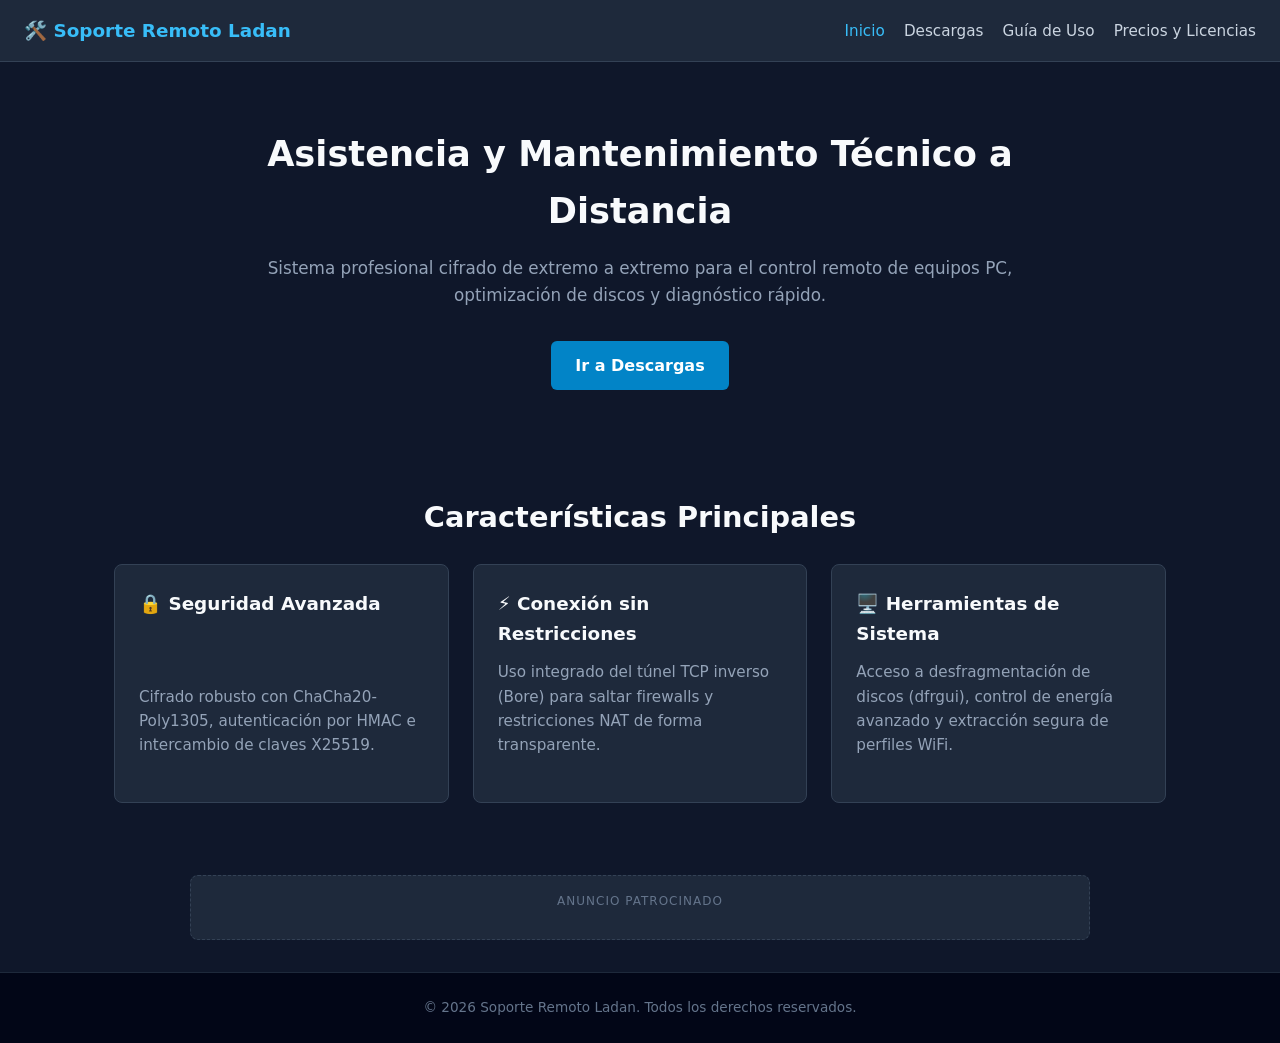
==== index.html @ f4b57c9e "Update index.html" ====
<!DOCTYPE html>
<html lang="es">
<head>
    <meta charset="UTF-8">
    <meta name="viewport" content="width=device-width, initial-scale=1.0">
    <title>Soporte Remoto Ladan - Inicio</title>
    <link rel="stylesheet" href="style.css">
</head>
<body>
    <header>
        <div class="logo">🛠️ Soporte Remoto Ladan</div>
        <nav>
            <a href="index.html" class="activo">Inicio</a>
            <a href="descargas.html">Descargas</a>
            <a href="guia.html">Guía de Uso</a>
            <a href="precios.html">Precios y Licencias</a>
        </nav>
    </header>

    <main>
        <section class="hero">
            <h1>Asistencia y Mantenimiento Técnico a Distancia</h1>
            <p>Sistema profesional cifrado de extremo a extremo para el control remoto de equipos PC, optimización de discos y diagnóstico rápido.</p>
            <a href="descargas.html" class="btn-principal">Ir a Descargas</a>
        </section>

        <section class="features">
            <h2>Características Principales</h2>
            <div class="grid">
                <div class="card">
                    <h3>🔒 Seguridad Avanzada</h3>
                    <p>Cifrado robusto con ChaCha20-Poly1305, autenticación por HMAC e intercambio de claves X25519.</p>
                </div>
                <div class="card">
                    <h3>⚡ Conexión sin Restricciones</h3>
                    <p>Uso integrado del túnel TCP inverso (Bore) para saltar firewalls y restricciones NAT de forma transparente.</p>
                </div>
                <div class="card">
                    <h3>🖥️ Herramientas de Sistema</h3>
                    <p>Acceso a desfragmentación de discos (dfrgui), control de energía avanzado y extracción segura de perfiles WiFi.</p>
                </div>
            </div>
        </section>
    </main>

<!-- BLOQUE DE ANUNCIO ADSTERRA -->
<div class="ad-container">
    <div class="ad-label">Anuncio Patrocinado</div>
    
    <script async="async" data-cfasync="false" src="https://biomanos.org/21/9edb2e0c972d6740769ff74e09b94b75"></script>
    <div id="container-9edb2e0c972d6740769ff74e09b94b75"></div>
</div>
    
    <footer>
        <p>&copy; 2026 Soporte Remoto Ladan. Todos los derechos reservados.</p>
    </footer>

    <script>
    const menuToggle = document.getElementById('menuToggle');
    const navMenu = document.getElementById('navMenu');

    menuToggle.addEventListener('click', () => {
        navMenu.classList.toggle('activo');
    });
</script>
    
</body>
</html>
---- style.css ----
* {
    margin: 0;
    padding: 0;
    box-sizing: border-box;
    font-family: system-ui, -apple-system, sans-serif;
}

body {
    background-color: #0f172a;
    color: #f8fafc;
    min-height: 100vh;
    display: flex;
    flex-direction: column;
    line-height: 1.6;
}

/* ==========================================
   NAVEGACIÓN / HEADER
   ========================================== */
header {
    display: flex;
    justify-content: space-between;
    align-items: center;
    padding: 1rem 1.5rem;
    background-color: #1e293b;
    border-bottom: 1px solid #334155;
    position: relative;
    width: 100%;
}

.logo {
    font-size: 1.15rem;
    font-weight: bold;
    color: #38bdf8;
    white-space: nowrap;
}

/* Botón Hamburguesa (oculto en PC) */
.menu-toggle {
    display: none;
    flex-direction: column;
    justify-content: space-between;
    width: 30px;
    height: 21px;
    background: transparent;
    border: none;
    cursor: pointer;
    padding: 0;
    z-index: 10;
}

.menu-toggle span {
    width: 100%;
    height: 3px;
    background-color: #f8fafc;
    border-radius: 2px;
    transition: all 0.3s ease;
}

nav {
    display: flex;
    align-items: center;
    gap: 1.2rem;
}

nav a {
    color: #cbd5e1;
    text-decoration: none;
    font-size: 0.95rem;
    white-space: nowrap;
    transition: color 0.2s;
}

nav a:hover, nav a.activo {
    color: #38bdf8;
}

/* ==========================================
   ESTRUCTURA GENERAL Y CONTENIDO
   ========================================== */
.hero {
    text-align: center;
    padding: 4rem 1.5rem;
    max-width: 800px;
    margin: 0 auto;
}

.hero h1 {
    font-size: 2.2rem;
    margin-bottom: 1rem;
}

.hero p {
    color: #94a3b8;
    margin-bottom: 2rem;
    font-size: 1.05rem;
}

.btn-principal {
    display: inline-block;
    background-color: #0284c7;
    color: #ffffff !important;
    padding: 0.75rem 1.5rem;
    border-radius: 0.375rem;
    text-decoration: none;
    font-weight: 600;
    text-align: center;
    transition: background-color 0.2s;
}

.btn-principal:hover {
    background-color: #0369a1;
}

.features, .content-page {
    padding: 2.5rem 1.5rem;
    max-width: 1100px;
    margin: 0 auto;
    flex: 1;
    width: 100%;
}

.features h2, .content-page h2 {
    text-align: center;
    margin-bottom: 0.5rem;
    font-size: 1.8rem;
}

.subtitle {
    text-align: center;
    color: #94a3b8;
    margin-bottom: 2rem;
}

.grid, .download-grid, .pricing-grid, .steps-container {
    display: grid;
    grid-template-columns: repeat(auto-fit, minmax(280px, 1fr));
    gap: 1.5rem;
    margin-top: 1.5rem;
}

.card, .step-card {
    background-color: #1e293b;
    padding: 1.5rem;
    border-radius: 0.5rem;
    border: 1px solid #334155;
    display: flex;
    flex-direction: column;
    justify-content: space-between;
}

.card h3, .step-card h3 {
    margin-bottom: 0.75rem;
    color: #f8fafc;
    font-size: 1.15rem;
}

.card p, .step-card p {
    color: #94a3b8;
    font-size: 0.95rem;
    margin-bottom: 1.25rem;
}

.price {
    font-size: 1.4rem;
    font-weight: bold;
    color: #38bdf8;
    margin-bottom: 0.5rem;
}

/* ==========================================
   CONTENEDOR DE ANUNCIOS (ADSTERRA)
   ========================================== */
.ad-container {
    width: 100%;
    max-width: 900px;
    margin: 2rem auto;
    padding: 1rem;
    background-color: #1e293b;
    border: 1px dashed #334155;
    border-radius: 0.5rem;
    text-align: center;
    overflow: hidden;
}

.ad-label {
    font-size: 0.75rem;
    color: #64748b;
    margin-bottom: 0.75rem;
    text-transform: uppercase;
    letter-spacing: 1px;
}

footer {
    text-align: center;
    padding: 1.5rem;
    background-color: #020617;
    color: #64748b;
    font-size: 0.85rem;
    border-top: 1px solid #1e293b;
    margin-top: auto;
}

/* ==========================================
   RESPONSIVO (TELÉFONOS) CON MENÚ HAMBURGUESA
   ========================================== */
@media (max-width: 768px) {
    .menu-toggle {
        display: flex;
    }

    nav {
        display: none;
        flex-direction: column;
        position: absolute;
        top: 100%;
        left: 0;
        width: 100%;
        background-color: #1e293b;
        border-bottom: 1px solid #334155;
        padding: 1rem 0;
        gap: 0;
        box-shadow: 0 4px 6px -1px rgba(0, 0, 0, 0.5);
    }

    nav.activo {
        display: flex;
    }

    nav a {
        padding: 0.8rem 1.5rem;
        width: 100%;
        text-align: left;
        border-bottom: 1px solid #0f172a;
    }

    .hero h1 {
        font-size: 1.6rem;
    }

    .hero {
        padding: 2rem 1rem;
    }

    .features, .content-page {
        padding: 1.5rem 1rem;
    }

    .grid, .download-grid, .pricing-grid, .steps-container {
        grid-template-columns: 1fr;
    }

    .ad-container {
        margin: 1rem 0;
        padding: 0.5rem;
    }
}
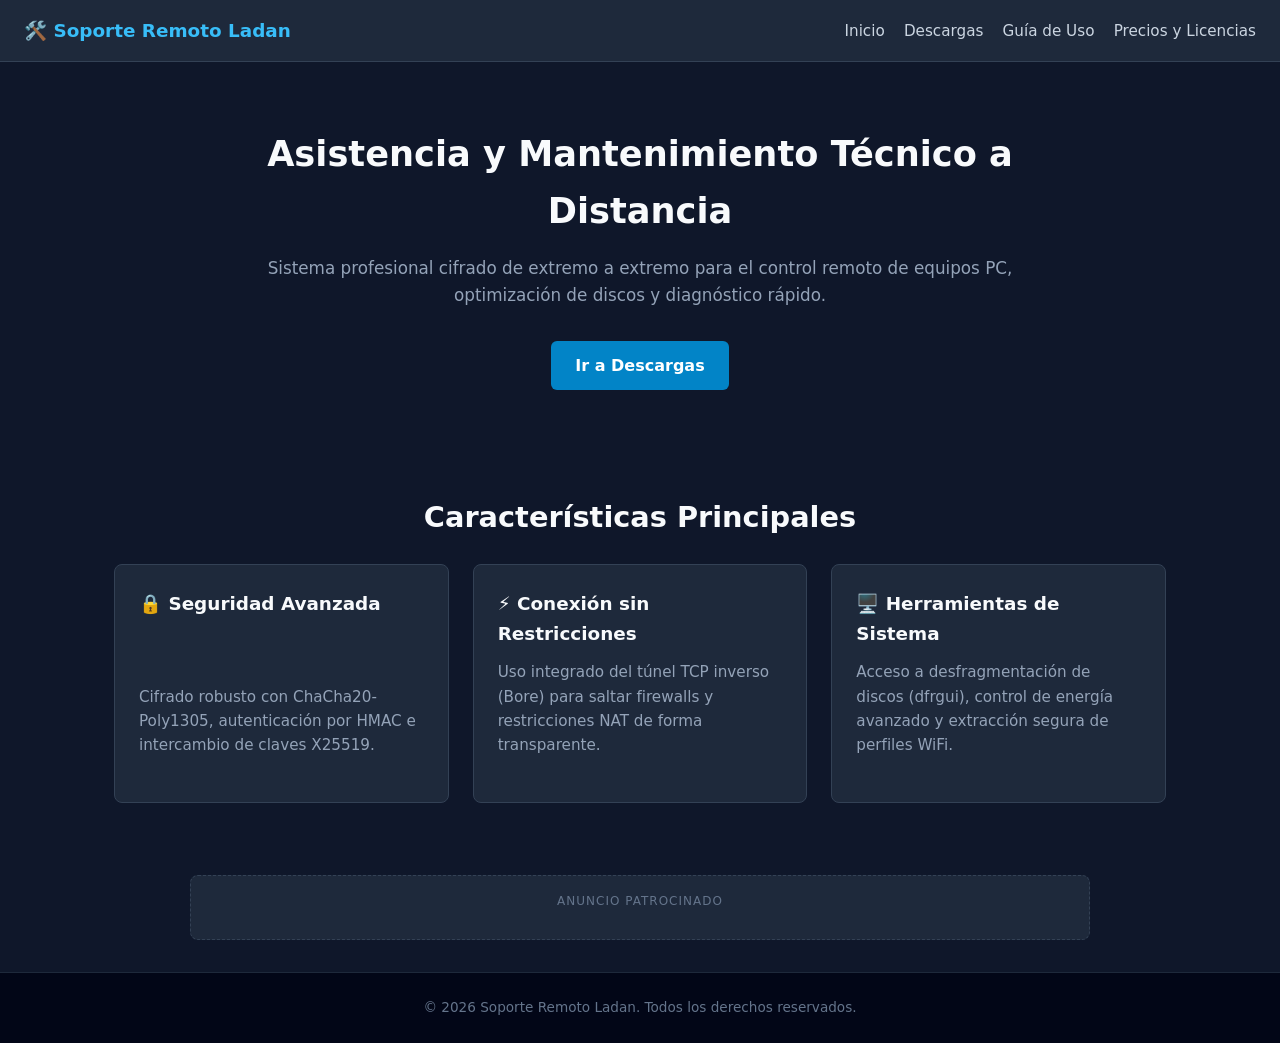
==== commit 2fdca890: "Update index.html" ====
--- a/index.html
+++ b/index.html
@@ -7,15 +7,20 @@
     <link rel="stylesheet" href="style.css">
 </head>
 <body>
-    <header>
-        <div class="logo">🛠️ Soporte Remoto Ladan</div>
-        <nav>
-            <a href="index.html" class="activo">Inicio</a>
-            <a href="descargas.html">Descargas</a>
-            <a href="guia.html">Guía de Uso</a>
-            <a href="precios.html">Precios y Licencias</a>
-        </nav>
-    </header>
+ <header>
+    <div class="logo">🛠️ Soporte Remoto Ladan</div>
+    <button class="menu-toggle" id="menuToggle" aria-label="Abrir menú">
+        <span></span>
+        <span></span>
+        <span></span>
+    </button>
+    <nav id="navMenu">
+        <a href="index.html">Inicio</a>
+        <a href="descargas.html">Descargas</a>
+        <a href="guia.html">Guía de Uso</a>
+        <a href="precios.html">Precios y Licencias</a>
+    </nav>
+</header>
 
     <main>
         <section class="hero">
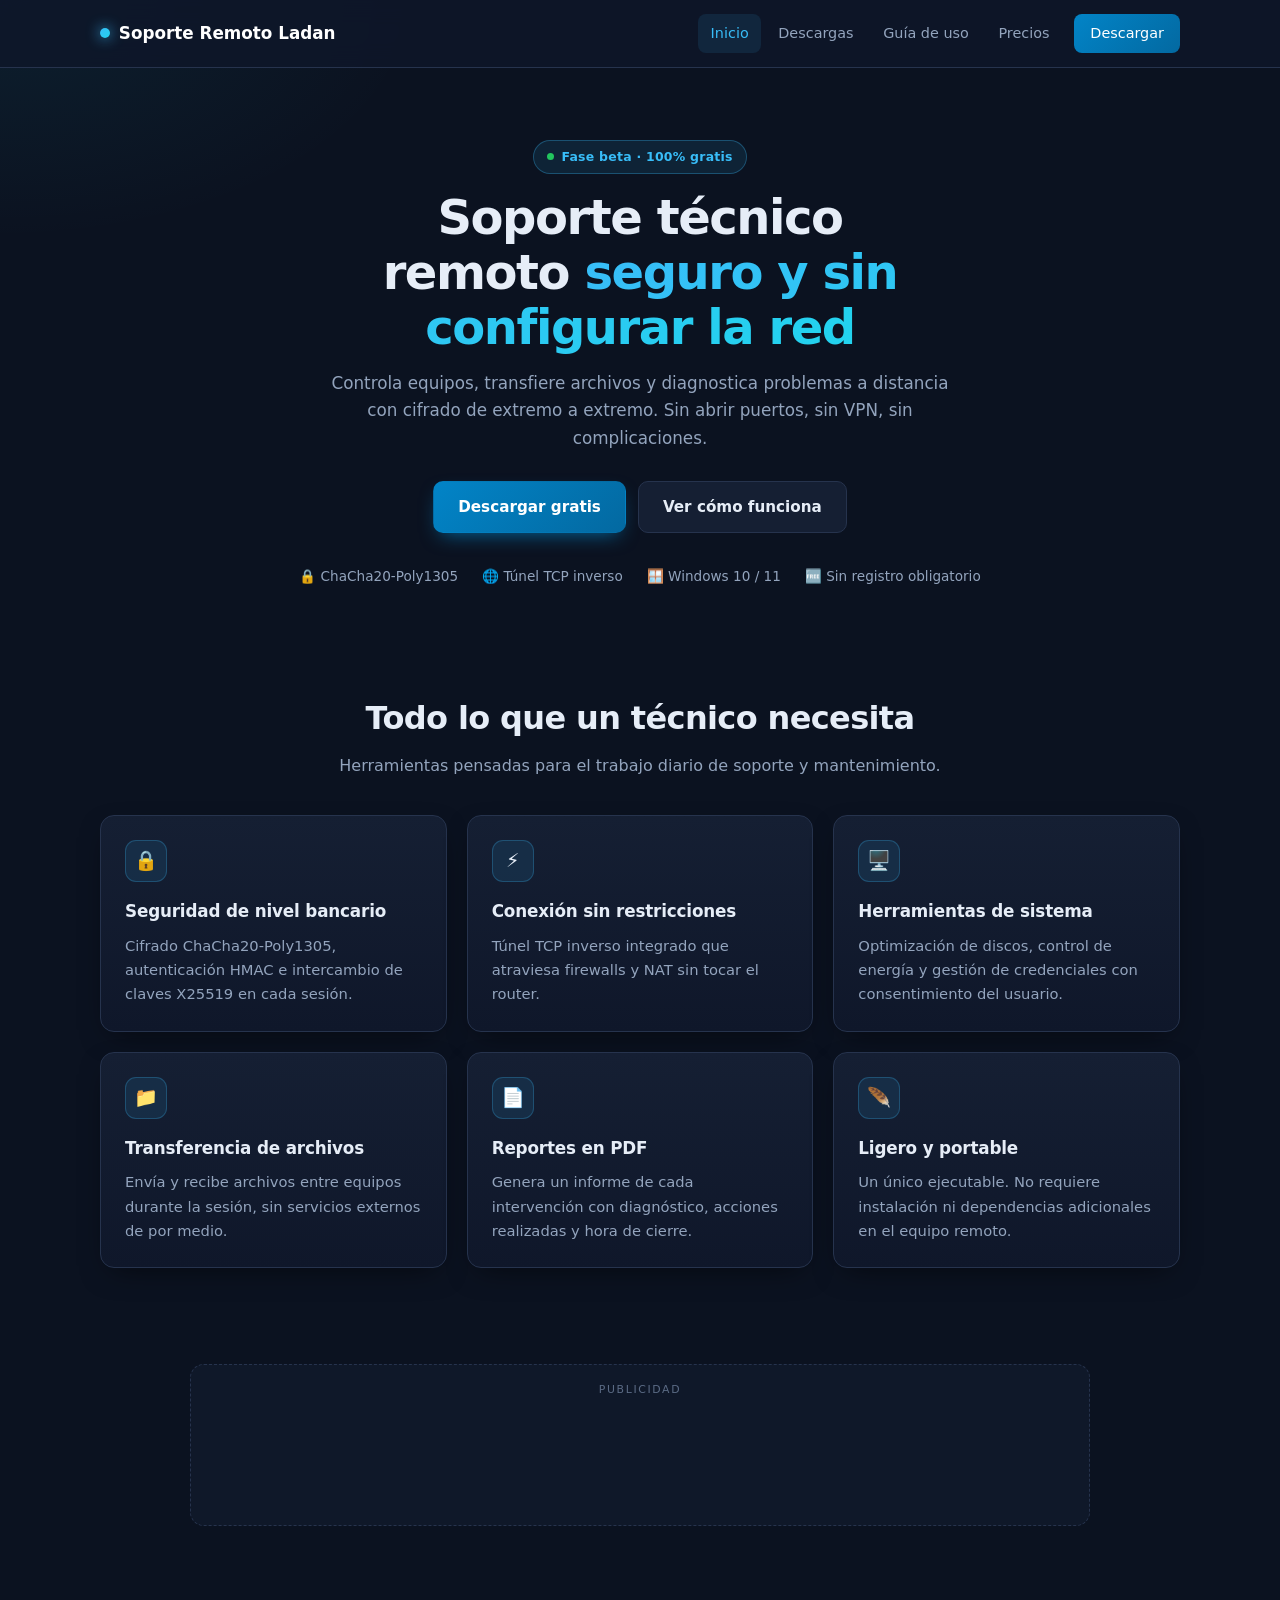
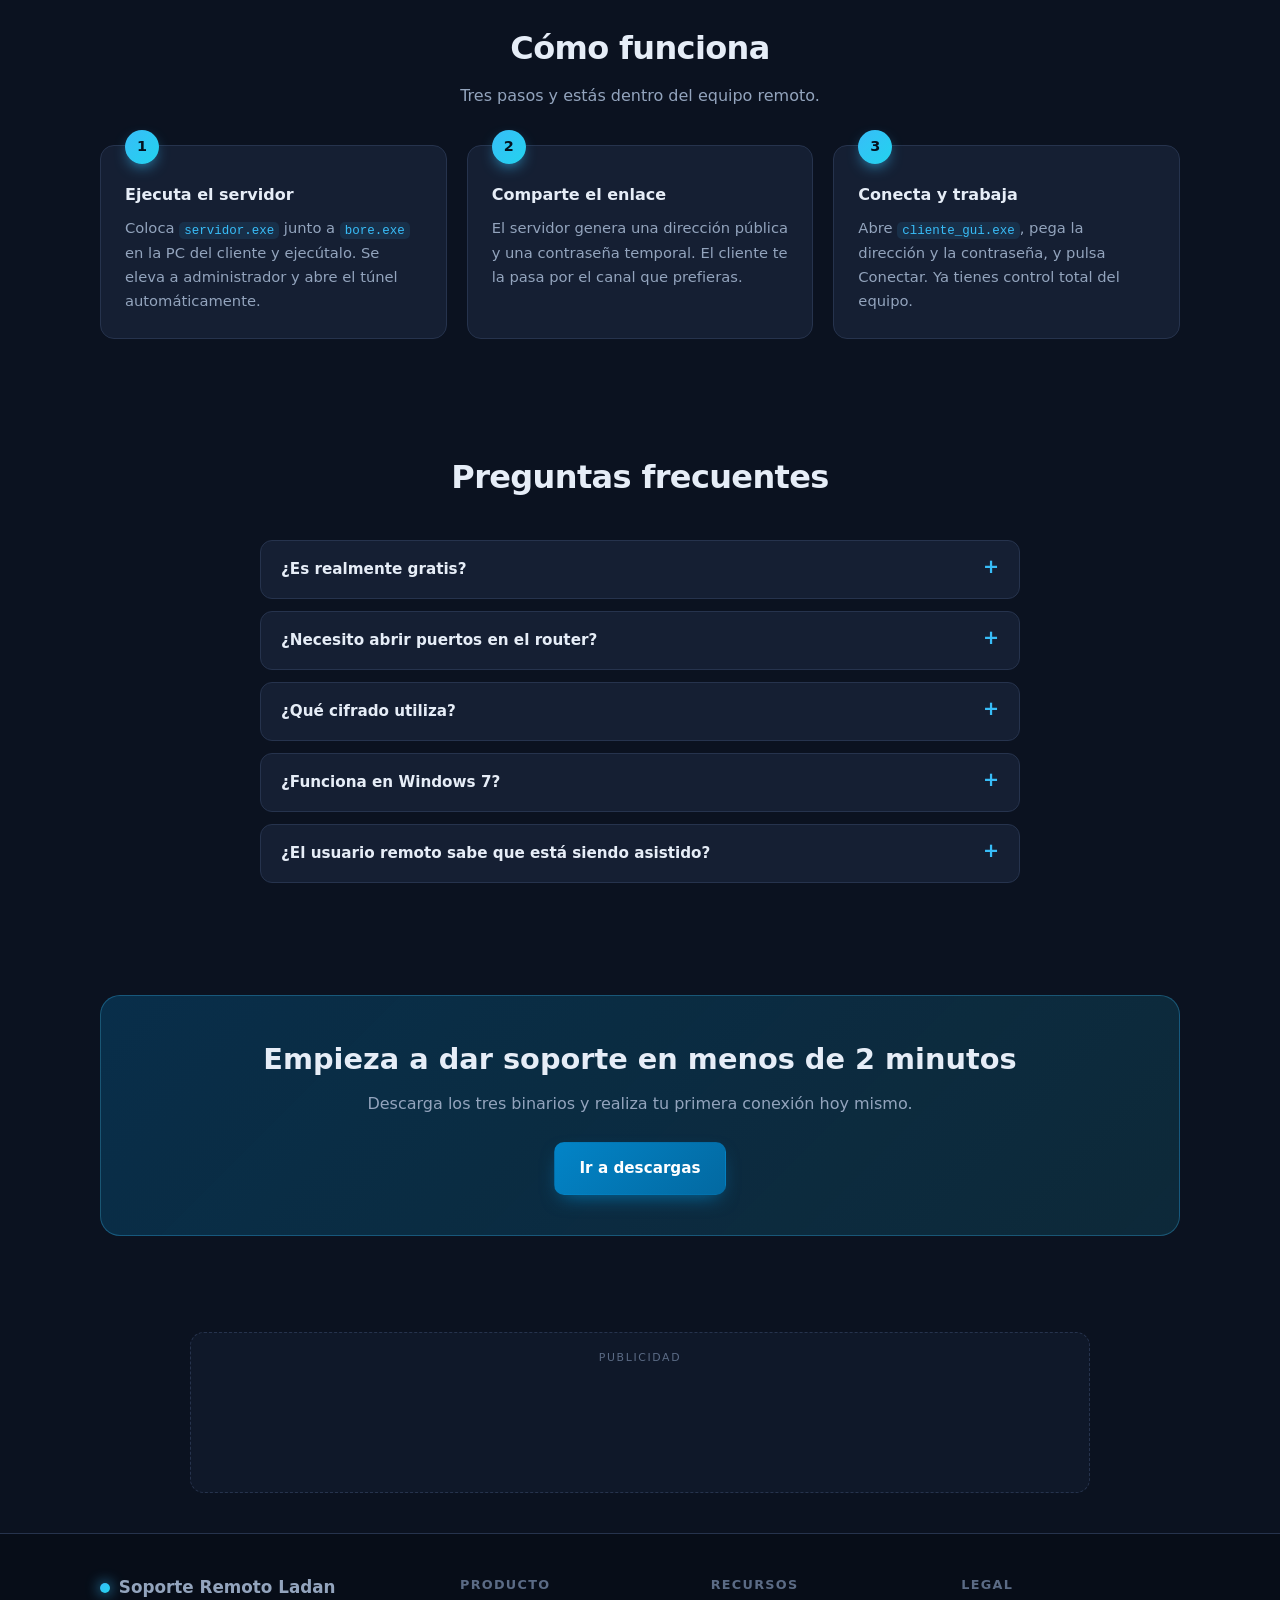
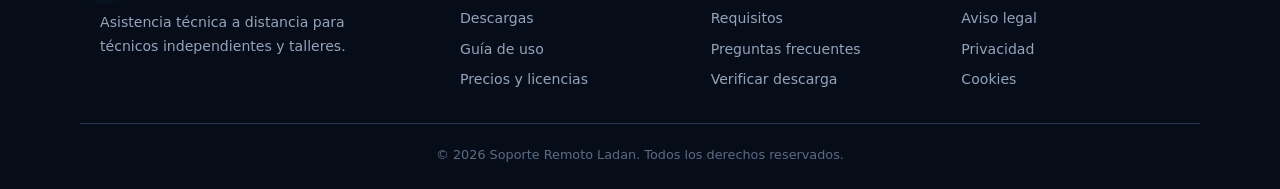
==== commit 8e485a14: "Update index.html" ====
--- a/index.html
+++ b/index.html
@@ -1,73 +1,218 @@
 <!DOCTYPE html>
 <html lang="es">
 <head>
-    <meta charset="UTF-8">
-    <meta name="viewport" content="width=device-width, initial-scale=1.0">
-    <title>Soporte Remoto Ladan - Inicio</title>
-    <link rel="stylesheet" href="style.css">
+  <meta charset="UTF-8">
+  <meta name="viewport" content="width=device-width, initial-scale=1">
+  <title>Soporte Remoto Ladan — Asistencia técnica a distancia segura</title>
+  <meta name="description" content="Software de soporte remoto cifrado de extremo a extremo. Controla equipos, transfiere archivos y diagnostica PC a distancia sin abrir puertos ni configurar VPN.">
+  <meta name="theme-color" content="#0b1220">
+  <link rel="canonical" href="https://tudominio.com/index.html">
+
+  <!-- Open Graph -->
+  <meta property="og:type" content="website">
+  <meta property="og:title" content="Soporte Remoto Ladan — Asistencia técnica a distancia">
+  <meta property="og:description" content="Control remoto cifrado, transferencia de archivos y diagnóstico de PC. Gratis durante la fase beta.">
+  <meta property="og:image" content="https://tudominio.com/og-image.png">
+  <meta property="og:url" content="https://tudominio.com/">
+
+  <link rel="icon" href="favicon.svg" type="image/svg+xml">
+  <link rel="stylesheet" href="style.css">
 </head>
 <body>
- <header>
-    <div class="logo">🛠️ Soporte Remoto Ladan</div>
-    <button class="menu-toggle" id="menuToggle" aria-label="Abrir menú">
-        <span></span>
-        <span></span>
-        <span></span>
+
+<header class="site-header">
+  <div class="header-inner">
+    <a href="index.html" class="logo"><span class="dot"></span> Soporte Remoto Ladan</a>
+    <button class="menu-toggle" id="menuToggle" aria-label="Abrir menú" aria-expanded="false" aria-controls="navMenu">
+      <span></span><span></span><span></span>
     </button>
     <nav id="navMenu">
-        <a href="index.html">Inicio</a>
-        <a href="descargas.html">Descargas</a>
-        <a href="guia.html">Guía de Uso</a>
-        <a href="precios.html">Precios y Licencias</a>
+      <a href="index.html" class="activo">Inicio</a>
+      <a href="descargas.html">Descargas</a>
+      <a href="guia.html">Guía de uso</a>
+      <a href="precios.html">Precios</a>
+      <a href="descargas.html" class="btn-nav">Descargar</a>
     </nav>
+  </div>
 </header>
 
-    <main>
-        <section class="hero">
-            <h1>Asistencia y Mantenimiento Técnico a Distancia</h1>
-            <p>Sistema profesional cifrado de extremo a extremo para el control remoto de equipos PC, optimización de discos y diagnóstico rápido.</p>
-            <a href="descargas.html" class="btn-principal">Ir a Descargas</a>
-        </section>
-
-        <section class="features">
-            <h2>Características Principales</h2>
-            <div class="grid">
-                <div class="card">
-                    <h3>🔒 Seguridad Avanzada</h3>
-                    <p>Cifrado robusto con ChaCha20-Poly1305, autenticación por HMAC e intercambio de claves X25519.</p>
-                </div>
-                <div class="card">
-                    <h3>⚡ Conexión sin Restricciones</h3>
-                    <p>Uso integrado del túnel TCP inverso (Bore) para saltar firewalls y restricciones NAT de forma transparente.</p>
-                </div>
-                <div class="card">
-                    <h3>🖥️ Herramientas de Sistema</h3>
-                    <p>Acceso a desfragmentación de discos (dfrgui), control de energía avanzado y extracción segura de perfiles WiFi.</p>
-                </div>
-            </div>
-        </section>
-    </main>
-
-<!-- BLOQUE DE ANUNCIO ADSTERRA -->
-<div class="ad-container">
-    <div class="ad-label">Anuncio Patrocinado</div>
-    
-    <script async="async" data-cfasync="false" src="https://biomanos.org/21/9edb2e0c972d6740769ff74e09b94b75"></script>
+<main>
+  <!-- HERO -->
+  <section class="hero">
+    <div class="container">
+      <span class="badge"><span class="pulse"></span> Fase beta · 100% gratis</span>
+      <h1>Soporte técnico remoto <span class="grad">seguro y sin configurar la red</span></h1>
+      <p class="lead">Controla equipos, transfiere archivos y diagnostica problemas a distancia con cifrado de extremo a extremo. Sin abrir puertos, sin VPN, sin complicaciones.</p>
+      <div class="hero-actions">
+        <a href="descargas.html" class="btn btn-primary">Descargar gratis</a>
+        <a href="guia.html" class="btn btn-secondary">Ver cómo funciona</a>
+      </div>
+      <ul class="trust-row">
+        <li>🔒 ChaCha20-Poly1305</li>
+        <li>🌐 Túnel TCP inverso</li>
+        <li>🪟 Windows 10 / 11</li>
+        <li>🆓 Sin registro obligatorio</li>
+      </ul>
+    </div>
+  </section>
+
+  <!-- CARACTERÍSTICAS -->
+  <section class="section">
+    <div class="container">
+      <div class="section-head">
+        <h2>Todo lo que un técnico necesita</h2>
+        <p>Herramientas pensadas para el trabajo diario de soporte y mantenimiento.</p>
+      </div>
+      <div class="grid grid-3">
+        <article class="card">
+          <div class="icon">🔒</div>
+          <h3>Seguridad de nivel bancario</h3>
+          <p>Cifrado ChaCha20-Poly1305, autenticación HMAC e intercambio de claves X25519 en cada sesión.</p>
+        </article>
+        <article class="card">
+          <div class="icon">⚡</div>
+          <h3>Conexión sin restricciones</h3>
+          <p>Túnel TCP inverso integrado que atraviesa firewalls y NAT sin tocar el router.</p>
+        </article>
+        <article class="card">
+          <div class="icon">🖥️</div>
+          <h3>Herramientas de sistema</h3>
+          <p>Optimización de discos, control de energía y gestión de credenciales con consentimiento del usuario.</p>
+        </article>
+        <article class="card">
+          <div class="icon">📁</div>
+          <h3>Transferencia de archivos</h3>
+          <p>Envía y recibe archivos entre equipos durante la sesión, sin servicios externos de por medio.</p>
+        </article>
+        <article class="card">
+          <div class="icon">📄</div>
+          <h3>Reportes en PDF</h3>
+          <p>Genera un informe de cada intervención con diagnóstico, acciones realizadas y hora de cierre.</p>
+        </article>
+        <article class="card">
+          <div class="icon">🪶</div>
+          <h3>Ligero y portable</h3>
+          <p>Un único ejecutable. No requiere instalación ni dependencias adicionales en el equipo remoto.</p>
+        </article>
+      </div>
+    </div>
+  </section>
+
+  <!-- ANUNCIO 1 -->
+  <div class="ad-slot container">
     <div id="container-9edb2e0c972d6740769ff74e09b94b75"></div>
-</div>
-    
-    <footer>
-        <p>&copy; 2026 Soporte Remoto Ladan. Todos los derechos reservados.</p>
-    </footer>
-
-    <script>
-    const menuToggle = document.getElementById('menuToggle');
-    const navMenu = document.getElementById('navMenu');
-
-    menuToggle.addEventListener('click', () => {
-        navMenu.classList.toggle('activo');
-    });
-</script>
-    
+  </div>
+
+  <!-- CÓMO FUNCIONA -->
+  <section class="section">
+    <div class="container">
+      <div class="section-head">
+        <h2>Cómo funciona</h2>
+        <p>Tres pasos y estás dentro del equipo remoto.</p>
+      </div>
+      <div class="steps">
+        <div class="step">
+          <h3>Ejecuta el servidor</h3>
+          <p>Coloca <code>servidor.exe</code> junto a <code>bore.exe</code> en la PC del cliente y ejecútalo. Se eleva a administrador y abre el túnel automáticamente.</p>
+        </div>
+        <div class="step">
+          <h3>Comparte el enlace</h3>
+          <p>El servidor genera una dirección pública y una contraseña temporal. El cliente te la pasa por el canal que prefieras.</p>
+        </div>
+        <div class="step">
+          <h3>Conecta y trabaja</h3>
+          <p>Abre <code>cliente_gui.exe</code>, pega la dirección y la contraseña, y pulsa Conectar. Ya tienes control total del equipo.</p>
+        </div>
+      </div>
+    </div>
+  </section>
+
+  <!-- FAQ -->
+  <section class="section">
+    <div class="container">
+      <div class="section-head">
+        <h2>Preguntas frecuentes</h2>
+      </div>
+      <div class="faq">
+        <details>
+          <summary>¿Es realmente gratis?</summary>
+          <p>Sí. Durante la fase beta todas las funciones están disponibles sin costo. Cuando lancemos la versión Pro, la versión gratuita seguirá funcionando con las funciones esenciales.</p>
+        </details>
+        <details>
+          <summary>¿Necesito abrir puertos en el router?</summary>
+          <p>No. El túnel TCP inverso se encarga de todo. Solo necesitas conexión a internet en ambos equipos.</p>
+        </details>
+        <details>
+          <summary>¿Qué cifrado utiliza?</summary>
+          <p>ChaCha20-Poly1305 para el transporte, HMAC para autenticación e intercambio de claves X25519. Cada sesión usa claves efímeras.</p>
+        </details>
+        <details>
+          <summary>¿Funciona en Windows 7?</summary>
+          <p>Recomendamos Windows 10 u 11. En Windows 7 puede funcionar, pero no damos soporte oficial por falta de actualizaciones de seguridad del sistema.</p>
+        </details>
+        <details>
+          <summary>¿El usuario remoto sabe que está siendo asistido?</summary>
+          <p>Sí. El servidor muestra un indicador visible durante toda la sesión y el usuario puede cerrarla en cualquier momento. El acceso siempre requiere su consentimiento.</p>
+        </details>
+      </div>
+    </div>
+  </section>
+
+  <!-- CTA -->
+  <section class="section">
+    <div class="container">
+      <div class="cta-band">
+        <h2>Empieza a dar soporte en menos de 2 minutos</h2>
+        <p>Descarga los tres binarios y realiza tu primera conexión hoy mismo.</p>
+        <a href="descargas.html" class="btn btn-primary">Ir a descargas</a>
+      </div>
+    </div>
+  </section>
+
+  <!-- ANUNCIO 2 -->
+  <div class="ad-slot container">
+    <div id="ad-slot-footer"></div>
+  </div>
+</main>
+
+<footer class="site-footer">
+  <div class="footer-grid">
+    <div class="footer-brand">
+      <a href="index.html" class="logo"><span class="dot"></span> Soporte Remoto Ladan</a>
+      <p>Asistencia técnica a distancia para técnicos independientes y talleres.</p>
+    </div>
+    <div>
+      <h4>Producto</h4>
+      <ul>
+        <li><a href="descargas.html">Descargas</a></li>
+        <li><a href="guia.html">Guía de uso</a></li>
+        <li><a href="precios.html">Precios y licencias</a></li>
+      </ul>
+    </div>
+    <div>
+      <h4>Recursos</h4>
+      <ul>
+        <li><a href="guia.html">Requisitos</a></li>
+        <li><a href="guia.html">Preguntas frecuentes</a></li>
+        <li><a href="descargas.html">Verificar descarga</a></li>
+      </ul>
+    </div>
+    <div>
+      <h4>Legal</h4>
+      <ul>
+        <li><a href="#">Aviso legal</a></li>
+        <li><a href="#">Privacidad</a></li>
+        <li><a href="#">Cookies</a></li>
+      </ul>
+    </div>
+  </div>
+  <div class="footer-bottom">
+    &copy; 2026 Soporte Remoto Ladan. Todos los derechos reservados.
+  </div>
+</footer>
+
+<!-- Adsterra: UN solo script por página -->
+<script async="async" data-cfasync="false" src="https://biomanos.org/21/9edb2e0c972d6740769ff74e09b94b75"></script>
+<script src="app.js" defer></script>
 </body>
 </html>
--- a/style.css
+++ b/style.css
@@ -1,257 +1,376 @@
-* {
-    margin: 0;
-    padding: 0;
-    box-sizing: border-box;
-    font-family: system-ui, -apple-system, sans-serif;
-}
-
-body {
-    background-color: #0f172a;
-    color: #f8fafc;
-    min-height: 100vh;
-    display: flex;
-    flex-direction: column;
-    line-height: 1.6;
-}
-
-/* ==========================================
-   NAVEGACIÓN / HEADER
-   ========================================== */
-header {
-    display: flex;
-    justify-content: space-between;
-    align-items: center;
-    padding: 1rem 1.5rem;
-    background-color: #1e293b;
-    border-bottom: 1px solid #334155;
-    position: relative;
-    width: 100%;
-}
-
-.logo {
-    font-size: 1.15rem;
-    font-weight: bold;
-    color: #38bdf8;
-    white-space: nowrap;
-}
-
-/* Botón Hamburguesa (oculto en PC) */
-.menu-toggle {
-    display: none;
-    flex-direction: column;
-    justify-content: space-between;
-    width: 30px;
-    height: 21px;
-    background: transparent;
-    border: none;
-    cursor: pointer;
-    padding: 0;
-    z-index: 10;
-}
-
-.menu-toggle span {
-    width: 100%;
-    height: 3px;
-    background-color: #f8fafc;
-    border-radius: 2px;
-    transition: all 0.3s ease;
-}
-
-nav {
-    display: flex;
-    align-items: center;
-    gap: 1.2rem;
-}
-
-nav a {
-    color: #cbd5e1;
-    text-decoration: none;
-    font-size: 0.95rem;
-    white-space: nowrap;
-    transition: color 0.2s;
-}
-
-nav a:hover, nav a.activo {
-    color: #38bdf8;
-}
-
-/* ==========================================
-   ESTRUCTURA GENERAL Y CONTENIDO
-   ========================================== */
-.hero {
-    text-align: center;
-    padding: 4rem 1.5rem;
-    max-width: 800px;
-    margin: 0 auto;
-}
-
-.hero h1 {
-    font-size: 2.2rem;
-    margin-bottom: 1rem;
-}
-
-.hero p {
-    color: #94a3b8;
-    margin-bottom: 2rem;
-    font-size: 1.05rem;
-}
-
-.btn-principal {
-    display: inline-block;
-    background-color: #0284c7;
-    color: #ffffff !important;
-    padding: 0.75rem 1.5rem;
-    border-radius: 0.375rem;
-    text-decoration: none;
-    font-weight: 600;
-    text-align: center;
-    transition: background-color 0.2s;
-}
-
-.btn-principal:hover {
-    background-color: #0369a1;
-}
-
-.features, .content-page {
-    padding: 2.5rem 1.5rem;
-    max-width: 1100px;
-    margin: 0 auto;
-    flex: 1;
-    width: 100%;
-}
-
-.features h2, .content-page h2 {
-    text-align: center;
-    margin-bottom: 0.5rem;
-    font-size: 1.8rem;
-}
-
-.subtitle {
-    text-align: center;
-    color: #94a3b8;
-    margin-bottom: 2rem;
-}
-
-.grid, .download-grid, .pricing-grid, .steps-container {
-    display: grid;
-    grid-template-columns: repeat(auto-fit, minmax(280px, 1fr));
-    gap: 1.5rem;
-    margin-top: 1.5rem;
-}
-
-.card, .step-card {
-    background-color: #1e293b;
-    padding: 1.5rem;
-    border-radius: 0.5rem;
-    border: 1px solid #334155;
-    display: flex;
-    flex-direction: column;
-    justify-content: space-between;
-}
-
-.card h3, .step-card h3 {
-    margin-bottom: 0.75rem;
-    color: #f8fafc;
-    font-size: 1.15rem;
-}
-
-.card p, .step-card p {
-    color: #94a3b8;
-    font-size: 0.95rem;
-    margin-bottom: 1.25rem;
-}
-
-.price {
-    font-size: 1.4rem;
-    font-weight: bold;
-    color: #38bdf8;
-    margin-bottom: 0.5rem;
-}
-
-/* ==========================================
-   CONTENEDOR DE ANUNCIOS (ADSTERRA)
-   ========================================== */
-.ad-container {
-    width: 100%;
-    max-width: 900px;
-    margin: 2rem auto;
-    padding: 1rem;
-    background-color: #1e293b;
-    border: 1px dashed #334155;
-    border-radius: 0.5rem;
-    text-align: center;
-    overflow: hidden;
-}
-
-.ad-label {
-    font-size: 0.75rem;
-    color: #64748b;
-    margin-bottom: 0.75rem;
-    text-transform: uppercase;
-    letter-spacing: 1px;
-}
-
-footer {
-    text-align: center;
-    padding: 1.5rem;
-    background-color: #020617;
-    color: #64748b;
-    font-size: 0.85rem;
-    border-top: 1px solid #1e293b;
-    margin-top: auto;
-}
-
-/* ==========================================
-   RESPONSIVO (TELÉFONOS) CON MENÚ HAMBURGUESA
-   ========================================== */
-@media (max-width: 768px) {
-    .menu-toggle {
-        display: flex;
-    }
-
-    nav {
-        display: none;
-        flex-direction: column;
-        position: absolute;
-        top: 100%;
-        left: 0;
-        width: 100%;
-        background-color: #1e293b;
-        border-bottom: 1px solid #334155;
-        padding: 1rem 0;
-        gap: 0;
-        box-shadow: 0 4px 6px -1px rgba(0, 0, 0, 0.5);
-    }
-
-    nav.activo {
-        display: flex;
-    }
-
-    nav a {
-        padding: 0.8rem 1.5rem;
-        width: 100%;
-        text-align: left;
-        border-bottom: 1px solid #0f172a;
-    }
-
-    .hero h1 {
-        font-size: 1.6rem;
-    }
-
-    .hero {
-        padding: 2rem 1rem;
-    }
-
-    .features, .content-page {
-        padding: 1.5rem 1rem;
-    }
-
-    .grid, .download-grid, .pricing-grid, .steps-container {
-        grid-template-columns: 1fr;
-    }
-
-    .ad-container {
-        margin: 1rem 0;
-        padding: 0.5rem;
-    }
-}
+/* ==========================================================
+   SOPORTE REMOTO LADAN — style.css
+   ========================================================== */
+:root{
+  --bg:#0b1220;
+  --bg-soft:#0f172a;
+  --surface:#151f33;
+  --surface-2:#1b2740;
+  --border:#26334d;
+  --text:#e6edf7;
+  --muted:#93a4bd;
+  --accent:#38bdf8;
+  --accent-2:#22d3ee;
+  --accent-strong:#0284c7;
+  --success:#22c55e;
+  --radius:14px;
+  --shadow:0 10px 30px -12px rgba(0,0,0,.65);
+  --maxw:1120px;
+}
+
+*{margin:0;padding:0;box-sizing:border-box}
+html{scroll-behavior:smooth}
+body{
+  font-family:Inter,system-ui,-apple-system,"Segoe UI",Roboto,sans-serif;
+  background:
+    radial-gradient(900px 500px at 80% -10%, rgba(56,189,248,.10), transparent 60%),
+    radial-gradient(700px 400px at 0% 0%, rgba(34,211,238,.07), transparent 60%),
+    var(--bg);
+  color:var(--text);
+  line-height:1.65;
+  min-height:100vh;
+  display:flex;
+  flex-direction:column;
+  -webkit-font-smoothing:antialiased;
+}
+img{max-width:100%;display:block}
+a{color:inherit}
+:focus-visible{outline:2px solid var(--accent);outline-offset:3px;border-radius:6px}
+
+.container{width:100%;max-width:var(--maxw);margin-inline:auto;padding-inline:1.25rem}
+.section{padding:3.5rem 0}
+.section-head{max-width:640px;margin:0 auto 2.25rem;text-align:center}
+.section-head h2{font-size:clamp(1.5rem,3vw,2rem);letter-spacing:-.02em;margin-bottom:.5rem}
+.section-head p{color:var(--muted)}
+
+/* ---------- HEADER ---------- */
+header.site-header{
+  position:sticky;top:0;z-index:50;
+  background:rgba(15,23,42,.85);
+  backdrop-filter:blur(12px);
+  border-bottom:1px solid var(--border);
+}
+.header-inner{
+  display:flex;align-items:center;justify-content:space-between;
+  gap:1rem;padding:.85rem 1.25rem;
+  max-width:var(--maxw);margin-inline:auto;
+}
+.logo{
+  display:flex;align-items:center;gap:.55rem;
+  font-weight:800;font-size:1.05rem;color:#fff;
+  text-decoration:none;white-space:nowrap;
+}
+.logo .dot{
+  width:10px;height:10px;border-radius:50%;
+  background:linear-gradient(135deg,var(--accent),var(--accent-2));
+  box-shadow:0 0 14px var(--accent);
+}
+nav{display:flex;align-items:center;gap:.25rem}
+nav a{
+  color:var(--muted);text-decoration:none;font-size:.9rem;font-weight:500;
+  padding:.5rem .8rem;border-radius:8px;transition:.2s;white-space:nowrap;
+}
+nav a:hover{color:var(--text);background:var(--surface)}
+nav a.activo{color:var(--accent);background:rgba(56,189,248,.10)}
+nav a.btn-nav{
+  background:linear-gradient(135deg,var(--accent-strong),#0369a1);
+  color:#fff;margin-left:.5rem;padding:.5rem 1rem;
+}
+nav a.btn-nav:hover{filter:brightness(1.12);background:var(--accent-strong)}
+
+.menu-toggle{
+  display:none;flex-direction:column;justify-content:space-between;
+  width:30px;height:21px;background:none;border:0;cursor:pointer;
+}
+.menu-toggle span{height:3px;width:100%;background:var(--text);border-radius:2px;transition:.3s}
+.menu-toggle.abierto span:nth-child(1){transform:translateY(9px) rotate(45deg)}
+.menu-toggle.abierto span:nth-child(2){opacity:0}
+.menu-toggle.abierto span:nth-child(3){transform:translateY(-9px) rotate(-45deg)}
+
+/* ---------- HERO ---------- */
+.hero{padding:4.5rem 0 3rem;text-align:center}
+.hero h1{
+  font-size:clamp(1.9rem,4.5vw,3rem);
+  line-height:1.15;letter-spacing:-.03em;margin:1rem auto .9rem;max-width:16ch;
+}
+.hero h1 .grad{
+  background:linear-gradient(135deg,var(--accent),var(--accent-2));
+  -webkit-background-clip:text;background-clip:text;color:transparent;
+}
+.hero p.lead{color:var(--muted);max-width:60ch;margin:0 auto 1.75rem;font-size:1.05rem}
+.hero-actions{display:flex;gap:.75rem;justify-content:center;flex-wrap:wrap}
+
+.badge{
+  display:inline-flex;align-items:center;gap:.45rem;
+  font-size:.78rem;font-weight:600;letter-spacing:.02em;
+  color:var(--accent);background:rgba(56,189,248,.10);
+  border:1px solid rgba(56,189,248,.30);
+  padding:.35rem .8rem;border-radius:999px;
+}
+.badge .pulse{
+  width:7px;height:7px;border-radius:50%;background:var(--success);
+  box-shadow:0 0 0 0 rgba(34,197,94,.6);animation:pulse 2s infinite;
+}
+@keyframes pulse{
+  70%{box-shadow:0 0 0 8px rgba(34,197,94,0)}
+  100%{box-shadow:0 0 0 0 rgba(34,197,94,0)}
+}
+
+/* ---------- BOTONES ---------- */
+.btn{
+  display:inline-flex;align-items:center;justify-content:center;gap:.5rem;
+  font-weight:600;font-size:.95rem;text-decoration:none;
+  padding:.8rem 1.5rem;border-radius:10px;border:1px solid transparent;
+  cursor:pointer;transition:.2s;
+}
+.btn-primary{
+  background:linear-gradient(135deg,var(--accent-strong),#0369a1);
+  color:#fff;box-shadow:0 8px 20px -8px rgba(2,132,199,.8);
+}
+.btn-primary:hover{filter:brightness(1.12);transform:translateY(-1px)}
+.btn-secondary{
+  background:var(--surface);color:var(--text);border-color:var(--border);
+}
+.btn-secondary:hover{background:var(--surface-2);border-color:#3a4a6b}
+.btn-block{width:100%}
+
+/* ---------- TRUST ROW ---------- */
+.trust-row{
+  list-style:none;display:flex;flex-wrap:wrap;justify-content:center;
+  gap:.5rem 1.5rem;margin-top:2rem;color:var(--muted);font-size:.85rem;
+}
+.trust-row li{display:flex;align-items:center;gap:.4rem}
+
+/* ---------- GRIDS / CARDS ---------- */
+.grid{display:grid;gap:1.25rem}
+.grid-3{grid-template-columns:repeat(auto-fit,minmax(260px,1fr))}
+.grid-2{grid-template-columns:repeat(auto-fit,minmax(300px,1fr))}
+
+.card{
+  background:linear-gradient(180deg,var(--surface),var(--bg-soft));
+  border:1px solid var(--border);border-radius:var(--radius);
+  padding:1.5rem;display:flex;flex-direction:column;
+  transition:.25s;box-shadow:var(--shadow);
+}
+.card:hover{transform:translateY(-3px);border-color:#38507a}
+.card h3{font-size:1.05rem;margin-bottom:.5rem;letter-spacing:-.01em}
+.card p{color:var(--muted);font-size:.92rem}
+.card .icon{
+  width:42px;height:42px;border-radius:11px;display:grid;place-items:center;
+  background:rgba(56,189,248,.10);border:1px solid rgba(56,189,248,.25);
+  font-size:1.2rem;margin-bottom:1rem;
+}
+
+/* ---------- PASOS ---------- */
+.steps{counter-reset:step;display:grid;gap:1.25rem;grid-template-columns:repeat(auto-fit,minmax(260px,1fr))}
+.step{
+  position:relative;background:var(--surface);border:1px solid var(--border);
+  border-radius:var(--radius);padding:1.75rem 1.5rem 1.5rem;
+}
+.step::before{
+  counter-increment:step;content:counter(step);
+  position:absolute;top:-16px;left:1.5rem;
+  width:34px;height:34px;border-radius:50%;
+  display:grid;place-items:center;font-weight:800;font-size:.9rem;
+  background:linear-gradient(135deg,var(--accent),var(--accent-2));
+  color:#04121f;box-shadow:0 6px 16px -6px var(--accent);
+}
+.step h3{font-size:1rem;margin:.5rem 0 .5rem}
+.step p{color:var(--muted);font-size:.92rem}
+code{
+  font-family:ui-monospace,Menlo,Consolas,monospace;font-size:.85em;
+  background:rgba(56,189,248,.10);color:var(--accent);
+  padding:.12em .4em;border-radius:5px;
+}
+
+/* ---------- DESCARGA ---------- */
+.download-card{position:relative;overflow:hidden}
+.download-card .file-meta{
+  display:flex;flex-wrap:wrap;gap:.4rem;margin:.75rem 0 1rem;
+}
+.tag{
+  font-size:.72rem;font-weight:600;letter-spacing:.03em;
+  padding:.2rem .55rem;border-radius:999px;
+  background:var(--surface-2);color:var(--muted);border:1px solid var(--border);
+}
+.tag.ok{color:#86efac;background:rgba(34,197,94,.10);border-color:rgba(34,197,94,.3)}
+.hash-box{
+  display:flex;align-items:center;gap:.5rem;
+  background:#0a1526;border:1px solid var(--border);border-radius:8px;
+  padding:.5rem .6rem;margin-bottom:1rem;font-size:.72rem;
+}
+.hash-box code{
+  background:none;padding:0;color:var(--muted);
+  overflow:hidden;text-overflow:ellipsis;white-space:nowrap;flex:1;
+}
+.hash-box button{
+  background:var(--surface-2);border:1px solid var(--border);color:var(--accent);
+  border-radius:6px;padding:.2rem .5rem;font-size:.7rem;cursor:pointer;font-weight:600;
+}
+.hash-box button:hover{background:var(--surface)}
+
+/* ---------- PRECIOS ---------- */
+.pricing-card{position:relative}
+.pricing-card.destacado{
+  border-color:var(--accent);
+  box-shadow:0 0 0 1px var(--accent),0 20px 40px -20px rgba(56,189,248,.5);
+}
+.price{font-size:2rem;font-weight:800;letter-spacing:-.03em;color:#fff;margin:.25rem 0 .75rem}
+.price small{font-size:.85rem;font-weight:500;color:var(--muted)}
+.plan-list{list-style:none;margin:.75rem 0 1.25rem;display:grid;gap:.5rem;font-size:.9rem;color:var(--muted)}
+.plan-list li::before{content:"✓";color:var(--success);font-weight:800;margin-right:.5rem}
+
+/* ---------- ANUNCIOS ---------- */
+.ad-slot{
+  width:100%;max-width:900px;margin:2.5rem auto;
+  padding:1rem;border:1px dashed var(--border);border-radius:var(--radius);
+  background:rgba(21,31,51,.5);text-align:center;overflow:hidden;
+}
+.ad-slot::before{
+  content:"Publicidad";display:block;font-size:.68rem;letter-spacing:.15em;
+  text-transform:uppercase;color:#5b6b85;margin-bottom:.6rem;
+}
+.ad-slot > div{min-height:100px}
+.ad-slot--inline{max-width:100%;margin:1.5rem 0}
+
+/* ---------- FAQ ---------- */
+.faq{max-width:760px;margin:0 auto;display:grid;gap:.75rem}
+.faq details{
+  background:var(--surface);border:1px solid var(--border);
+  border-radius:12px;padding:0 1.25rem;transition:.2s;
+}
+.faq details[open]{border-color:#3a4a6b;background:var(--surface-2)}
+.faq summary{
+  cursor:pointer;font-weight:600;font-size:.95rem;
+  padding:1rem 0;list-style:none;display:flex;justify-content:space-between;gap:1rem;
+}
+.faq summary::-webkit-details-marker{display:none}
+.faq summary::after{content:"+";color:var(--accent);font-size:1.2rem;line-height:1}
+.faq details[open] summary::after{content:"−"}
+.faq p{color:var(--muted);font-size:.9rem;padding-bottom:1rem}
+
+/* ---------- CTA BAND ---------- */
+.cta-band{
+  max-width:var(--maxw);margin:0 auto;
+  background:linear-gradient(135deg,rgba(2,132,199,.25),rgba(34,211,238,.12));
+  border:1px solid rgba(56,189,248,.3);border-radius:20px;
+  padding:2.5rem 1.5rem;text-align:center;
+}
+.cta-band h2{font-size:clamp(1.3rem,3vw,1.8rem);margin-bottom:.5rem}
+.cta-band p{color:var(--muted);margin-bottom:1.5rem}
+
+/* ---------- FOOTER ---------- */
+footer.site-footer{
+  margin-top:auto;border-top:1px solid var(--border);
+  background:#070d18;padding:2.5rem 0 1.5rem;font-size:.88rem;
+}
+.footer-grid{
+  display:grid;gap:2rem;
+  grid-template-columns:1.5fr repeat(3,1fr);
+  max-width:var(--maxw);margin:0 auto 2rem;padding-inline:1.25rem;
+}
+.footer-grid h4{font-size:.8rem;text-transform:uppercase;letter-spacing:.1em;color:#5b6b85;margin-bottom:.75rem}
+.footer-grid ul{list-style:none;display:grid;gap:.45rem}
+.footer-grid a{color:var(--muted);text-decoration:none;transition:.2s}
+.footer-grid a:hover{color:var(--accent)}
+.footer-brand p{color:var(--muted);margin-top:.6rem;max-width:32ch}
+.footer-bottom{
+  text-align:center;color:#5b6b85;font-size:.8rem;
+  border-top:1px solid var(--border);padding-top:1.25rem;
+  max-width:var(--maxw);margin:0 auto;padding-inline:1.25rem;
+}
+
+/* ---------- COOKIES ---------- */
+.cookie-banner{
+  position:fixed;bottom:1rem;left:1rem;right:1rem;z-index:100;
+  max-width:520px;margin-inline:auto;
+  background:var(--surface-2);border:1px solid var(--border);
+  border-radius:14px;padding:1rem 1.25rem;
+  box-shadow:0 20px 40px -10px rgba(0,0,0,.8);
+  display:flex;gap:1rem;align-items:center;flex-wrap:wrap;
+  font-size:.85rem;color:var(--muted);
+}
+.cookie-banner[hidden]{display:none}
+.cookie-banner .btn{padding:.5rem 1rem;font-size:.8rem}
+.cookie-banner a{color:var(--accent)}
+
+/* ---------- RESPONSIVE ---------- */
+@media (max-width:860px){
+  .footer-grid{grid-template-columns:1fr 1fr}
+}
+@media (max-width:768px){
+  .menu-toggle{display:flex}
+  nav{
+    display:none;position:absolute;top:100%;left:0;width:100%;
+    flex-direction:column;align-items:stretch;gap:0;
+    background:var(--bg-soft);border-bottom:1px solid var(--border);
+    padding:.5rem;box-shadow:0 20px 30px -15px #000;
+  }
+  nav.activo{display:flex}
+  nav a{padding:.8rem 1rem;border-radius:8px}
+  nav a.btn-nav{margin:.5rem 0 0}
+  .hero{padding:3rem 0 2rem}
+  .section{padding:2.5rem 0}
+  .footer-grid{grid-template-columns:1fr;gap:1.5rem}
+}
+@media (prefers-reduced-motion:reduce){
+  *{animation:none!important;transition:none!important}
+}
+
+/* =========================================================
+   COMPATIBILIDAD TEMPORAL
+   Mantiene el aspecto de las páginas antiguas (guia.html,
+   descargas.html, precios.html) mientras las migramos en los
+   próximos pasos. Eliminar al final de la migración.
+   ========================================================= */
+
+/* Header antiguo sin clase .site-header */
+header:not(.site-header){
+  display:flex;justify-content:space-between;align-items:center;gap:1rem;
+  padding:.85rem 1.25rem;
+  background:rgba(15,23,42,.85);
+  backdrop-filter:blur(12px);
+  border-bottom:1px solid var(--border);
+  position:sticky;top:0;z-index:50;width:100%;
+}
+header:not(.site-header) .logo{
+  font-size:1.05rem;color:#fff;font-weight:800;
+  text-decoration:none;display:flex;align-items:center;gap:.5rem;
+}
+
+/* Contenido de páginas antiguas */
+.content-page,.features{
+  padding:2.5rem 1.25rem;max-width:var(--maxw);
+  margin-inline:auto;flex:1;width:100%;
+}
+.content-page h2,.features h2{
+  text-align:center;margin-bottom:.5rem;
+  font-size:clamp(1.5rem,3vw,2rem);
+}
+.subtitle{text-align:center;color:var(--muted);margin-bottom:2rem}
+.download-grid,.pricing-grid,.steps-container{
+  display:grid;gap:1.25rem;
+  grid-template-columns:repeat(auto-fit,minmax(280px,1fr));
+  margin-top:1.5rem;
+}
+.step-card{
+  background:var(--surface);border:1px solid var(--border);
+  border-radius:var(--radius);padding:1.5rem;
+}
+.step-card h3{margin-bottom:.5rem}
+.step-card p{color:var(--muted);font-size:.92rem;margin-bottom:1rem}
+.step-card code{
+  font-family:ui-monospace,Menlo,Consolas,monospace;font-size:.85em;
+  background:rgba(56,189,248,.10);color:var(--accent);
+  padding:.12em .4em;border-radius:5px;
+}
+
+/* Botón antiguo .btn-principal */
+.btn-principal{
+  display:inline-block;
+  background:linear-gradient(135deg,var(--accent-strong),#0369a1);
+  color:#fff !important;padding:.75rem 1.5rem;border-radius:10px;
+  text-decoration:none;font-weight:600;text-align:center;
+  transition:.2s;box-shadow:0 8px 20px -8px rgba(2,132,199,.8);
+}
+.btn-principal:hover{filter:brightness(1.12);transform:translateY(-1px)}
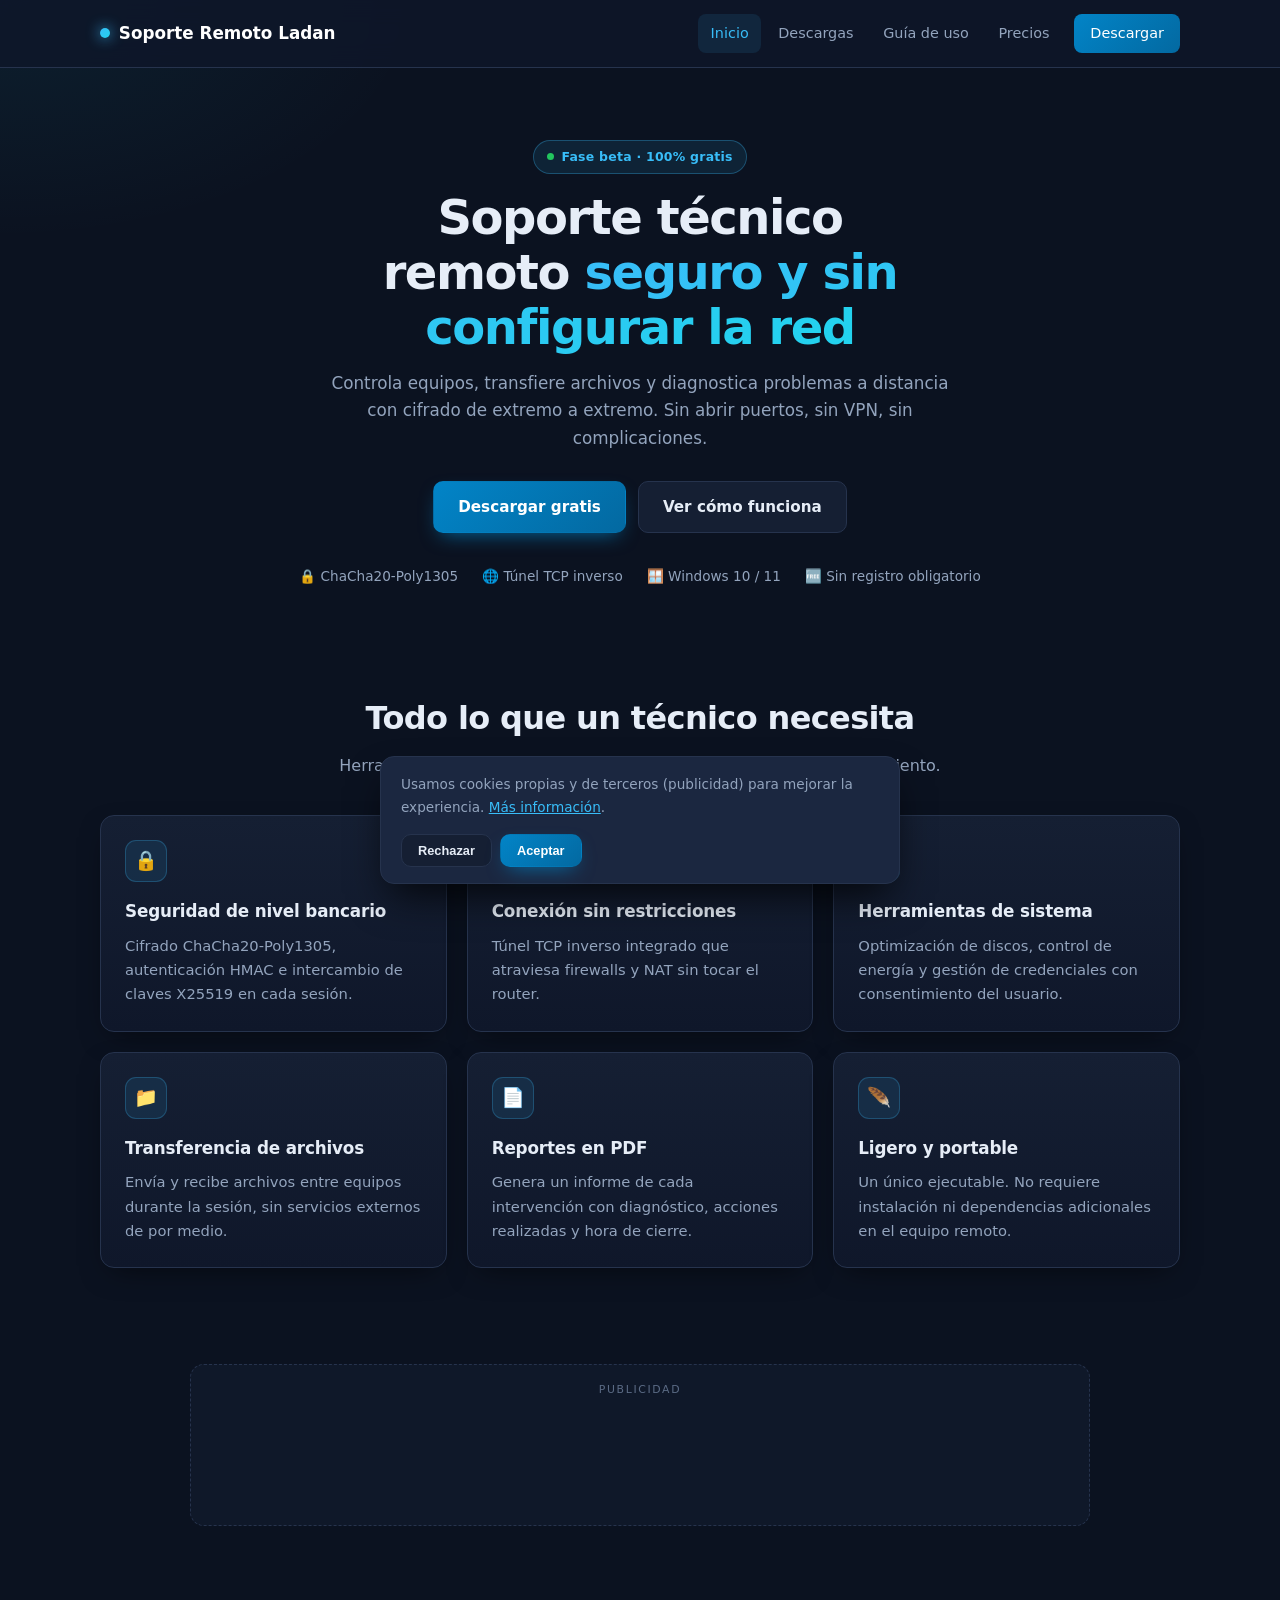
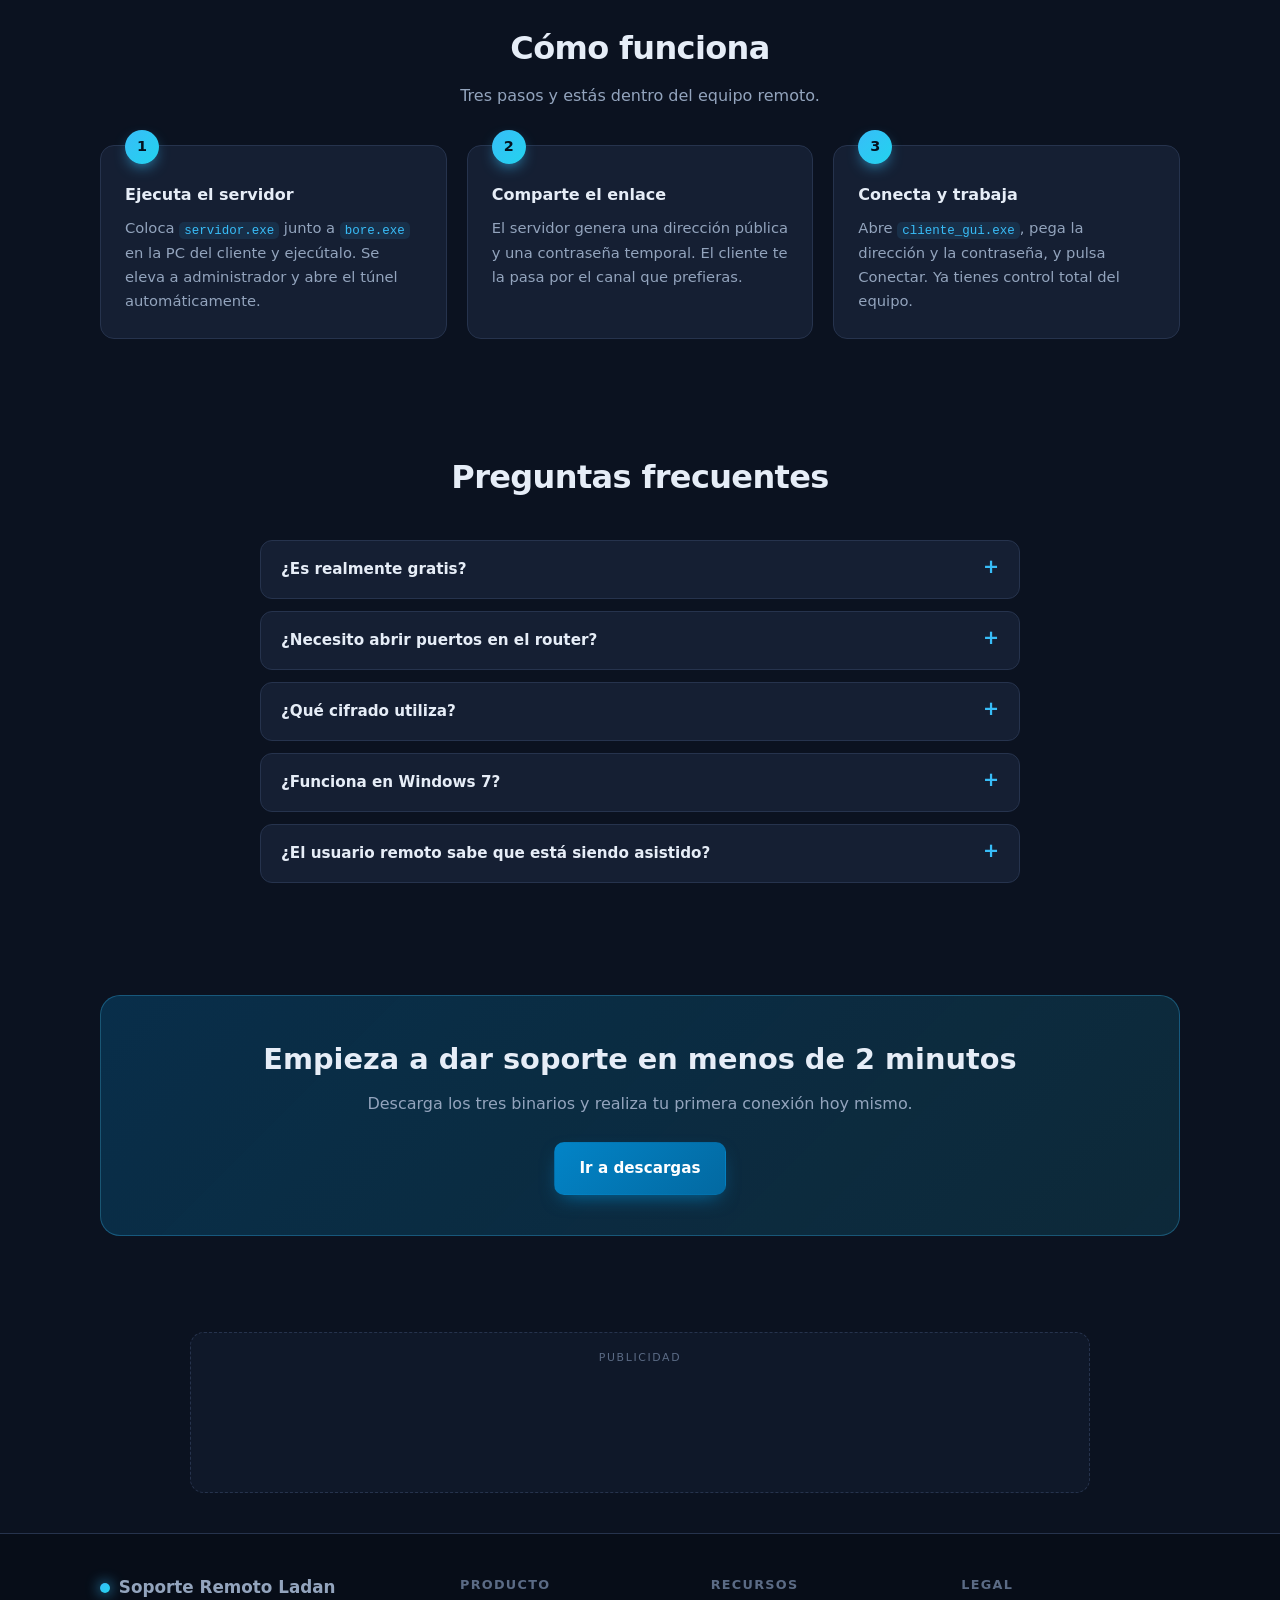
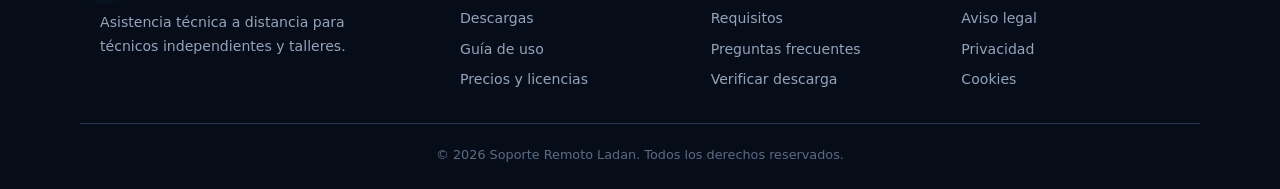
==== commit c54a922f: "Update index.html" ====
--- a/index.html
+++ b/index.html
@@ -200,9 +200,9 @@
     <div>
       <h4>Legal</h4>
       <ul>
-        <li><a href="#">Aviso legal</a></li>
-        <li><a href="#">Privacidad</a></li>
-        <li><a href="#">Cookies</a></li>
+        <li><a href="legal.html">Aviso legal</a></li>
+        <li><a href="privacidad.html">Privacidad</a></li>
+        <li><a href="cookies.html">Cookies</a></li>
       </ul>
     </div>
   </div>
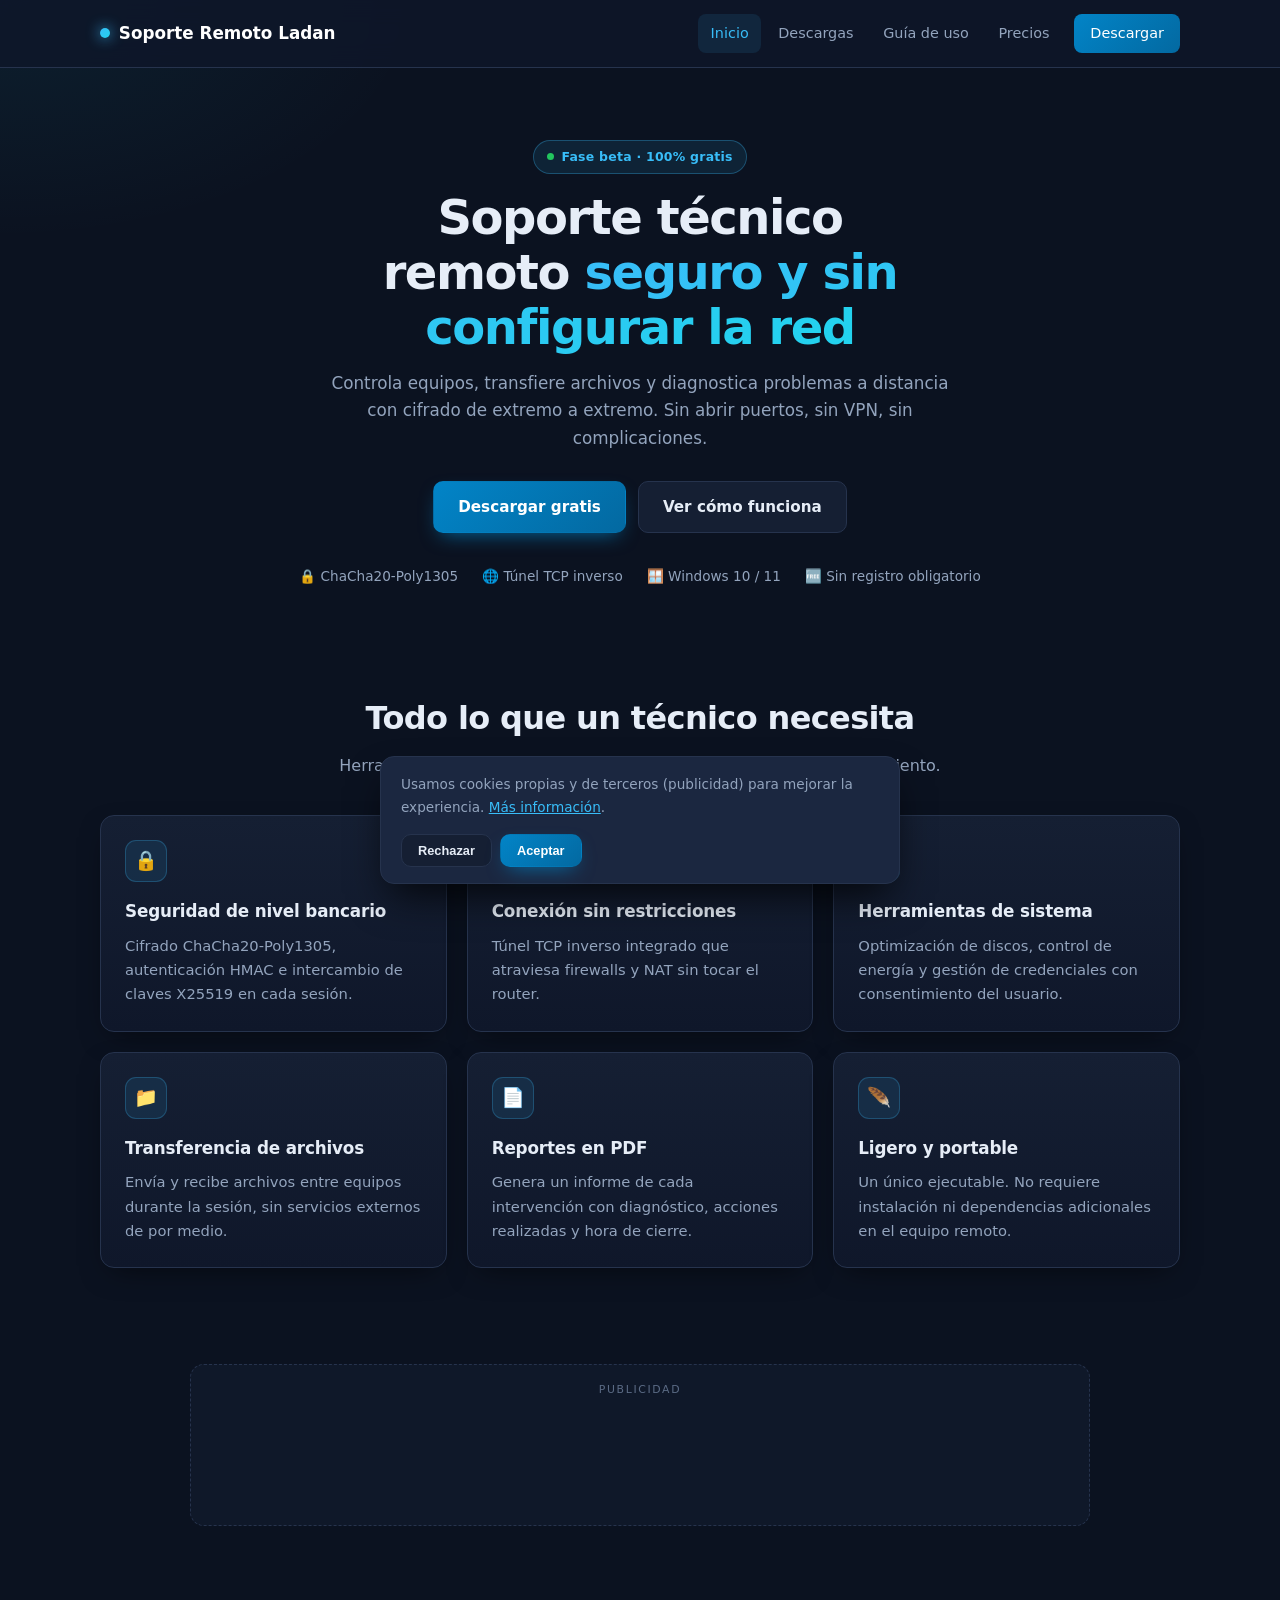
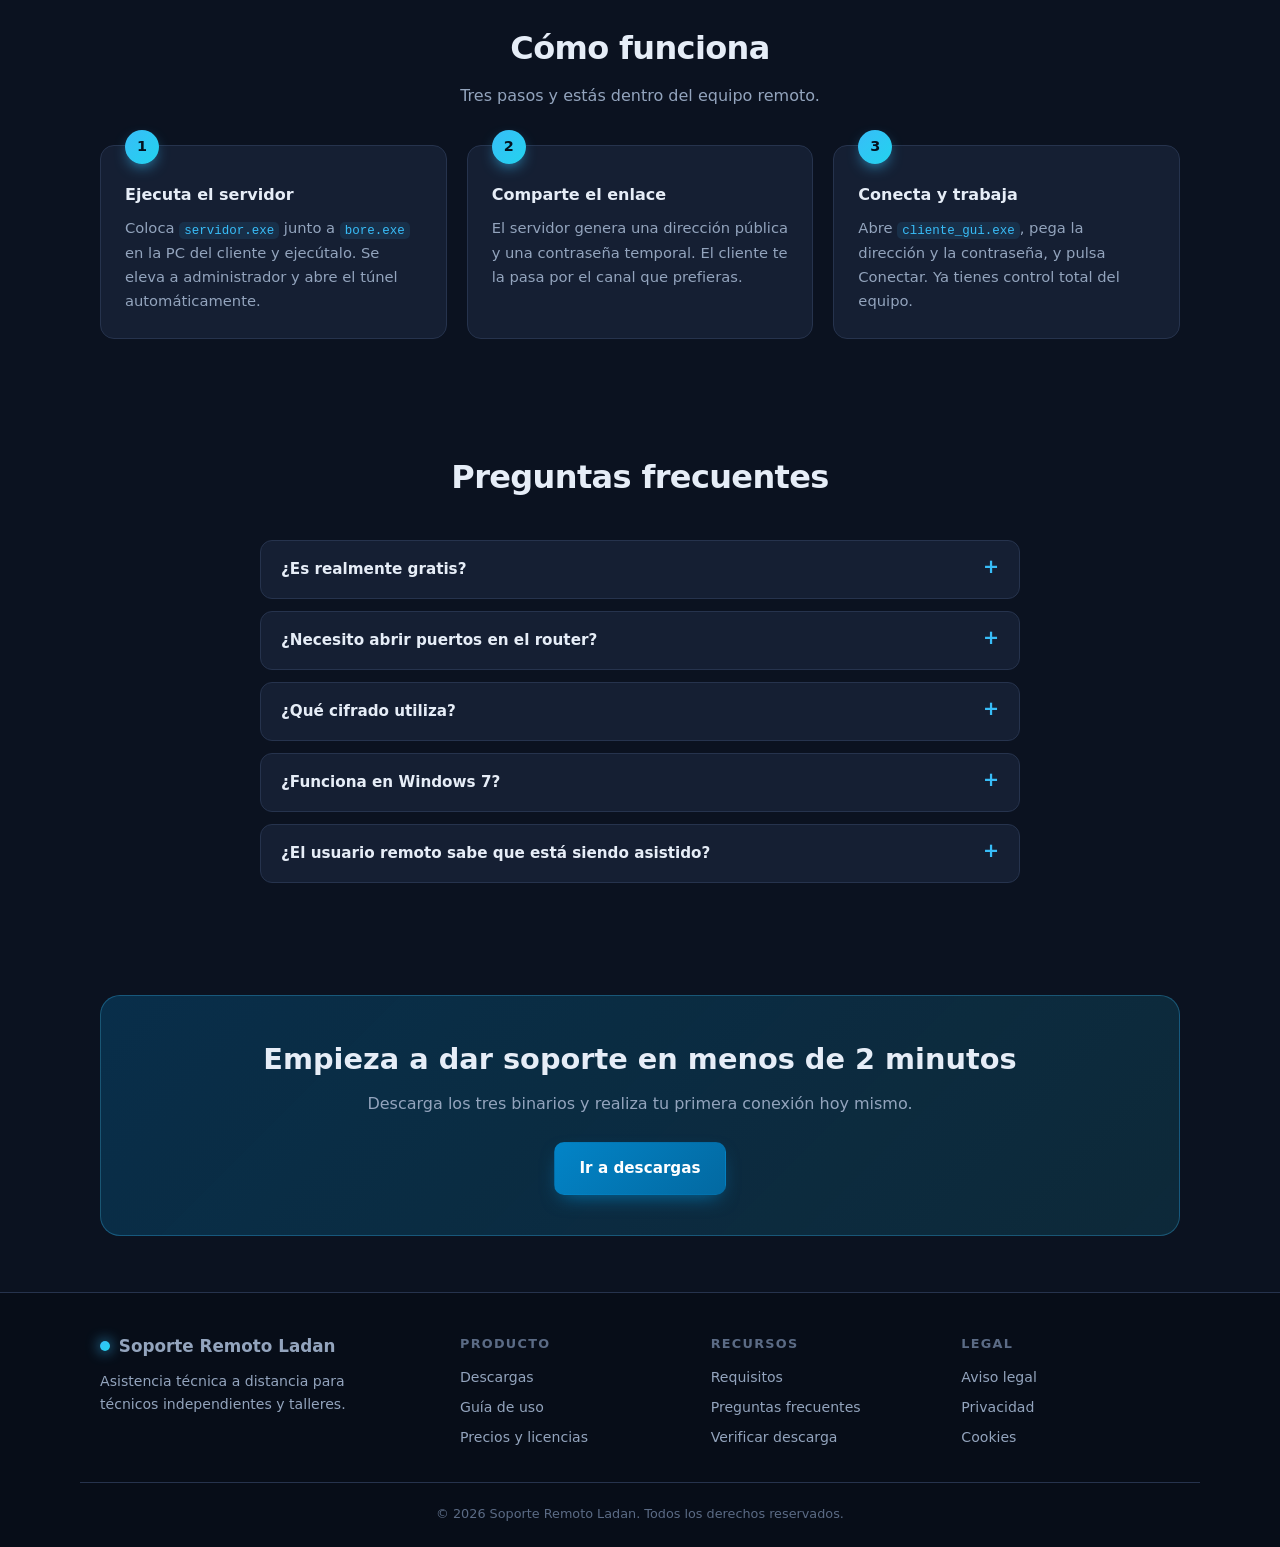
==== commit 18e3648e: "Update index.html" ====
--- a/index.html
+++ b/index.html
@@ -7,14 +7,11 @@
   <meta name="description" content="Software de soporte remoto cifrado de extremo a extremo. Controla equipos, transfiere archivos y diagnostica PC a distancia sin abrir puertos ni configurar VPN.">
   <meta name="theme-color" content="#0b1220">
   <link rel="canonical" href="https://tudominio.com/index.html">
-
-  <!-- Open Graph -->
   <meta property="og:type" content="website">
   <meta property="og:title" content="Soporte Remoto Ladan — Asistencia técnica a distancia">
   <meta property="og:description" content="Control remoto cifrado, transferencia de archivos y diagnóstico de PC. Gratis durante la fase beta.">
   <meta property="og:image" content="https://tudominio.com/og-image.png">
   <meta property="og:url" content="https://tudominio.com/">
-
   <link rel="icon" href="favicon.svg" type="image/svg+xml">
   <link rel="stylesheet" href="style.css">
 </head>
@@ -37,7 +34,6 @@
 </header>
 
 <main>
-  <!-- HERO -->
   <section class="hero">
     <div class="container">
       <span class="badge"><span class="pulse"></span> Fase beta · 100% gratis</span>
@@ -56,7 +52,6 @@
     </div>
   </section>
 
-  <!-- CARACTERÍSTICAS -->
   <section class="section">
     <div class="container">
       <div class="section-head">
@@ -98,12 +93,10 @@
     </div>
   </section>
 
-  <!-- ANUNCIO 1 -->
-  <div class="ad-slot container">
+  <div class="ad-slot ad-slot--native container">
     <div id="container-9edb2e0c972d6740769ff74e09b94b75"></div>
   </div>
 
-  <!-- CÓMO FUNCIONA -->
   <section class="section">
     <div class="container">
       <div class="section-head">
@@ -127,7 +120,6 @@
     </div>
   </section>
 
-  <!-- FAQ -->
   <section class="section">
     <div class="container">
       <div class="section-head">
@@ -158,7 +150,6 @@
     </div>
   </section>
 
-  <!-- CTA -->
   <section class="section">
     <div class="container">
       <div class="cta-band">
@@ -169,10 +160,7 @@
     </div>
   </section>
 
-  <!-- ANUNCIO 2 -->
-  <div class="ad-slot container">
-    <div id="ad-slot-footer"></div>
-  </div>
+  <div id="social-bar-slot" aria-hidden="true"></div>
 </main>
 
 <footer class="site-footer">
@@ -192,9 +180,9 @@
     <div>
       <h4>Recursos</h4>
       <ul>
-        <li><a href="guia.html">Requisitos</a></li>
+        <li><a href="guia.html#requisitos">Requisitos</a></li>
         <li><a href="guia.html">Preguntas frecuentes</a></li>
-        <li><a href="descargas.html">Verificar descarga</a></li>
+        <li><a href="descargas.html#verificacion">Verificar descarga</a></li>
       </ul>
     </div>
     <div>
@@ -211,8 +199,6 @@
   </div>
 </footer>
 
-<!-- Adsterra: UN solo script por página -->
-<script async="async" data-cfasync="false" src="https://biomanos.org/21/9edb2e0c972d6740769ff74e09b94b75"></script>
 <script src="app.js" defer></script>
 </body>
 </html>
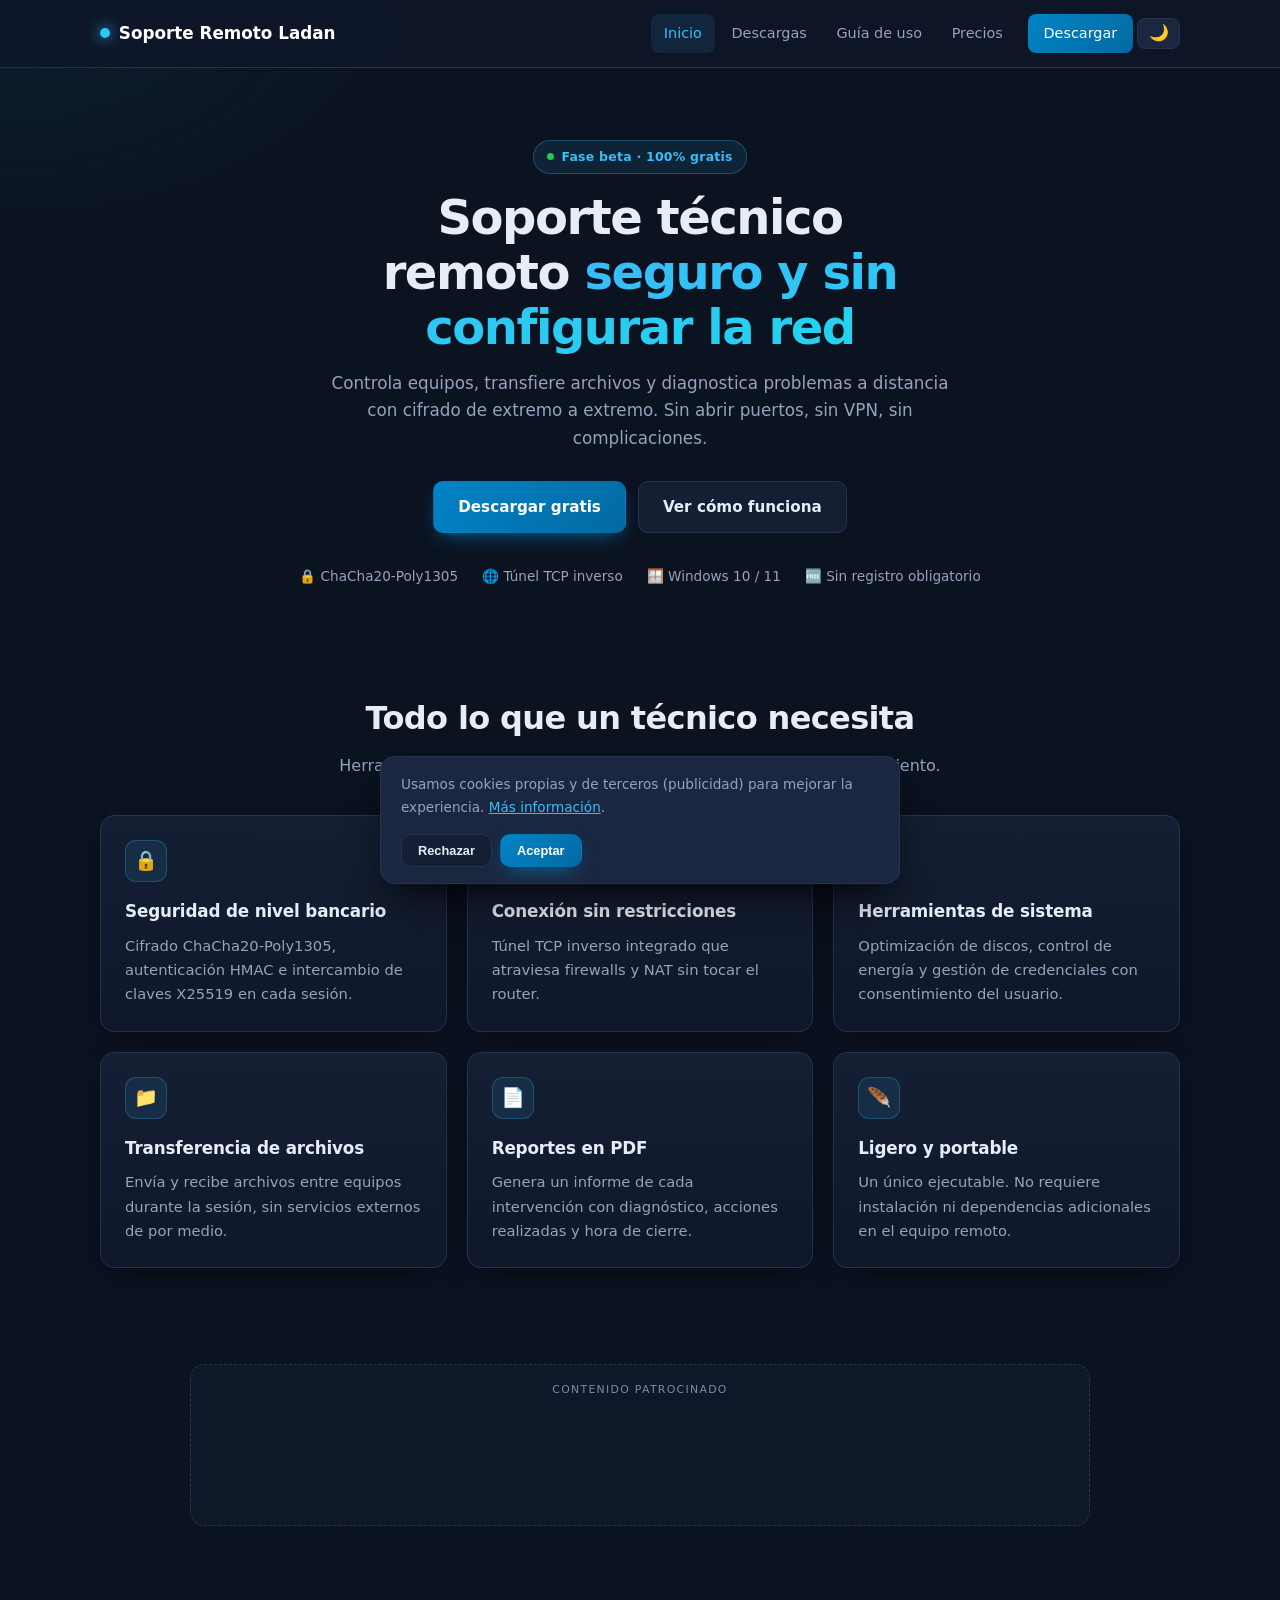
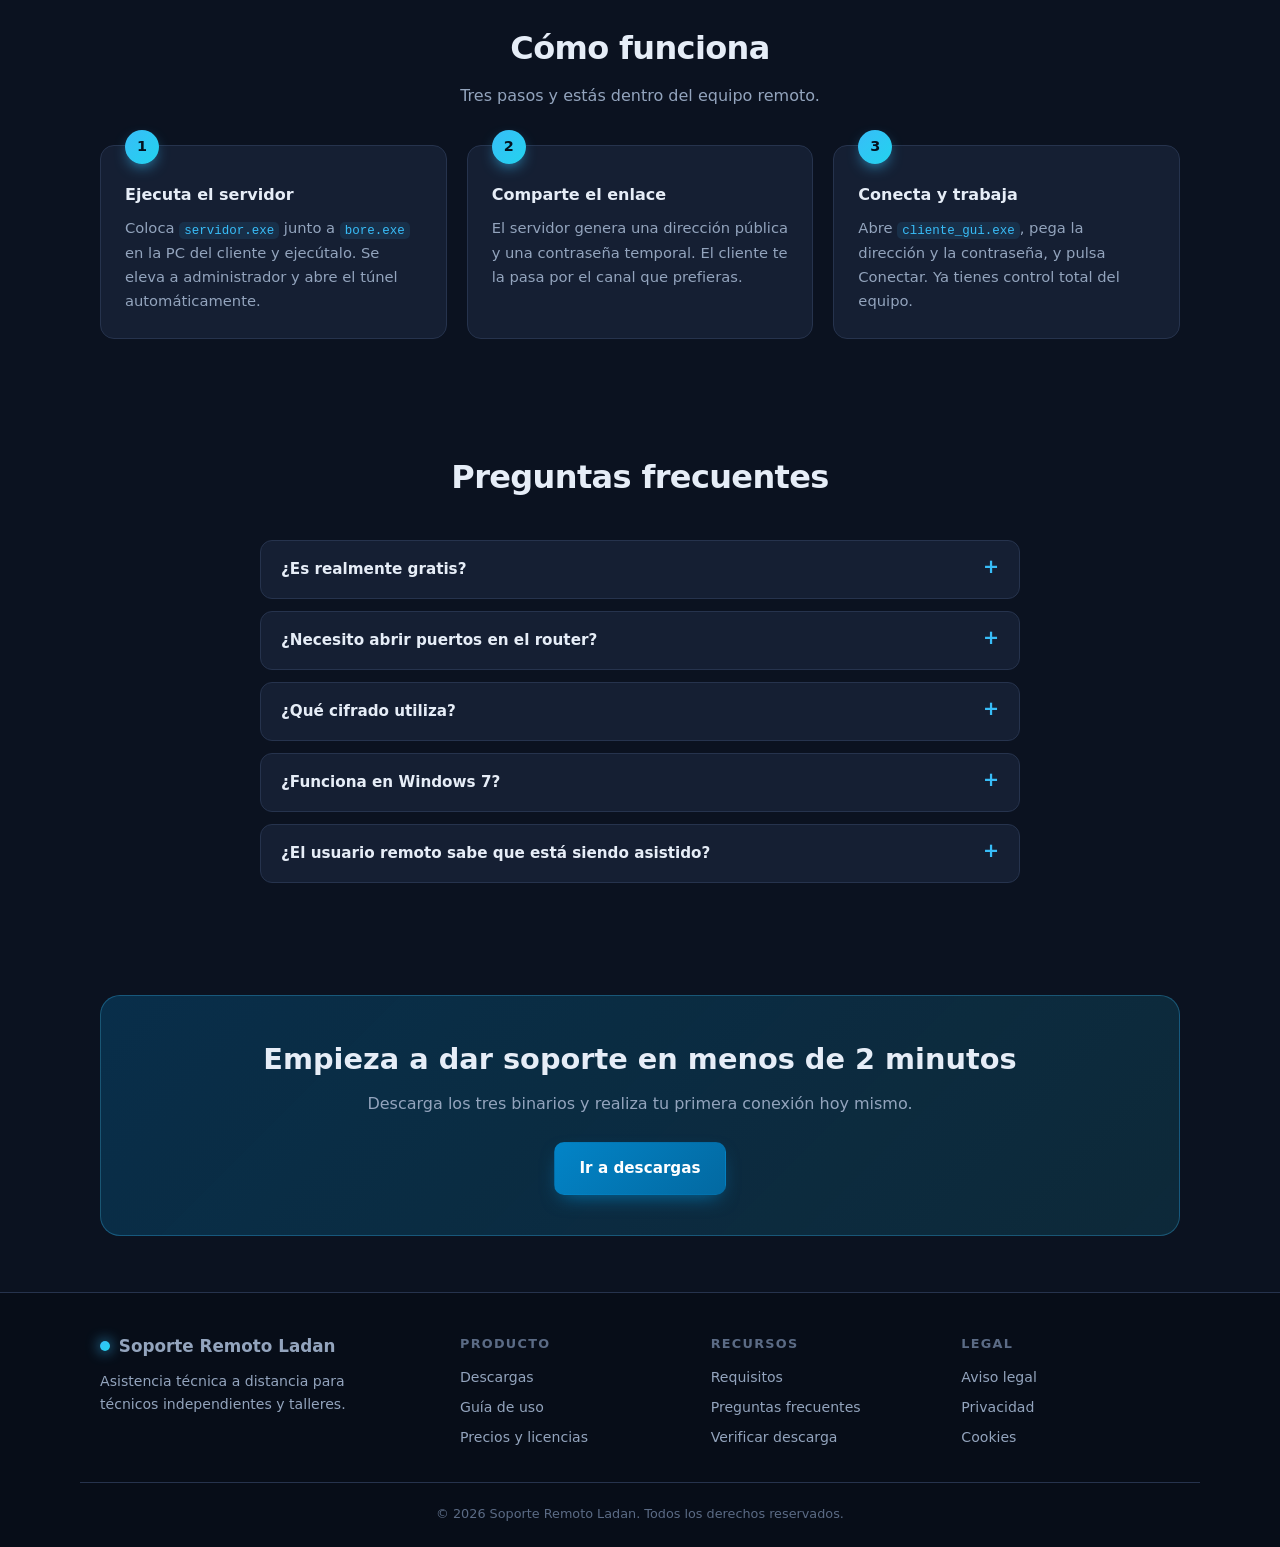
==== commit bb5fbfb3: "Update index.html" ====
--- a/index.html
+++ b/index.html
@@ -29,6 +29,7 @@
       <a href="guia.html">Guía de uso</a>
       <a href="precios.html">Precios</a>
       <a href="descargas.html" class="btn-nav">Descargar</a>
+      <button id="themeToggle" class="theme-toggle" aria-label="Cambiar tema">🌙</button>
     </nav>
   </div>
 </header>
--- a/style.css
+++ b/style.css
@@ -318,13 +318,45 @@
 }
 
 /* =========================================================
+   PASO 5 — Formatos publicitarios Adsterra
+   ========================================================= */
+
+#social-bar-slot {
+  position: fixed;
+  bottom: 1rem;
+  right: 1rem;
+  z-index: 90;
+  max-width: 320px;
+  pointer-events: none;
+}
+#social-bar-slot > * { pointer-events: auto; }
+
+@media (max-width: 768px) {
+  #social-bar-slot {
+    bottom: 0;
+    right: 0;
+    left: 0;
+    max-width: 100%;
+    display: flex;
+    justify-content: center;
+  }
+}
+
+.content-page .ad-slot { margin-block: 2rem; }
+
+.download-card .btn + .ad-slot,
+.download-card .ad-slot + .btn { margin-top: 1.25rem; }
+
+.ad-slot--native::before {
+  content: "Contenido patrocinado";
+  letter-spacing: .12em;
+  color: #7c8ba8;
+}
+
+/* =========================================================
    COMPATIBILIDAD TEMPORAL
-   Mantiene el aspecto de las páginas antiguas (guia.html,
-   descargas.html, precios.html) mientras las migramos en los
-   próximos pasos. Eliminar al final de la migración.
    ========================================================= */
 
-/* Header antiguo sin clase .site-header */
 header:not(.site-header){
   display:flex;justify-content:space-between;align-items:center;gap:1rem;
   padding:.85rem 1.25rem;
@@ -338,7 +370,6 @@
   text-decoration:none;display:flex;align-items:center;gap:.5rem;
 }
 
-/* Contenido de páginas antiguas */
 .content-page,.features{
   padding:2.5rem 1.25rem;max-width:var(--maxw);
   margin-inline:auto;flex:1;width:100%;
@@ -365,7 +396,6 @@
   padding:.12em .4em;border-radius:5px;
 }
 
-/* Botón antiguo .btn-principal */
 .btn-principal{
   display:inline-block;
   background:linear-gradient(135deg,var(--accent-strong),#0369a1);
@@ -374,3 +404,61 @@
   transition:.2s;box-shadow:0 8px 20px -8px rgba(2,132,199,.8);
 }
 .btn-principal:hover{filter:brightness(1.12);transform:translateY(-1px)}
+
+
+
+
+/* ---------- MODO CLARO ---------- */
+body.light-theme {
+  --bg: #f8fafc;
+  --bg-soft: #f1f5f9;
+  --surface: #ffffff;
+  --surface-2: #e2e8f0;
+  --border: #cbd5e1;
+  --text: #0f172a;
+  --muted: #475569;
+  --accent: #0284c7;
+  --accent-2: #0891b2;
+  --accent-strong: #0369a1;
+  background:
+    radial-gradient(900px 500px at 80% -10%, rgba(2, 132, 199, 0.08), transparent 60%),
+    radial-gradient(700px 400px at 0% 0%, rgba(8, 145, 178, 0.06), transparent 60%),
+    var(--bg);
+}
+
+body.light-theme header.site-header {
+  background: rgba(255, 255, 255, 0.85);
+}
+
+body.light-theme .logo {
+  color: #0f172a;
+}
+
+body.light-theme .price {
+  color: #0f172a;
+}
+
+body.light-theme footer.site-footer {
+  background: #e2e8f0;
+}
+
+/* Botón de alternancia de tema */
+.theme-toggle {
+  background: var(--surface-2);
+  border: 1px solid var(--border);
+  color: var(--text);
+  border-radius: 8px;
+  padding: .4rem .65rem;
+  font-size: 1rem;
+  cursor: pointer;
+  display: inline-flex;
+  align-items: center;
+  justify-content: center;
+  transition: .2s;
+  line-height: 1;
+}
+
+.theme-toggle:hover {
+  background: var(--surface);
+  border-color: var(--accent);
+}
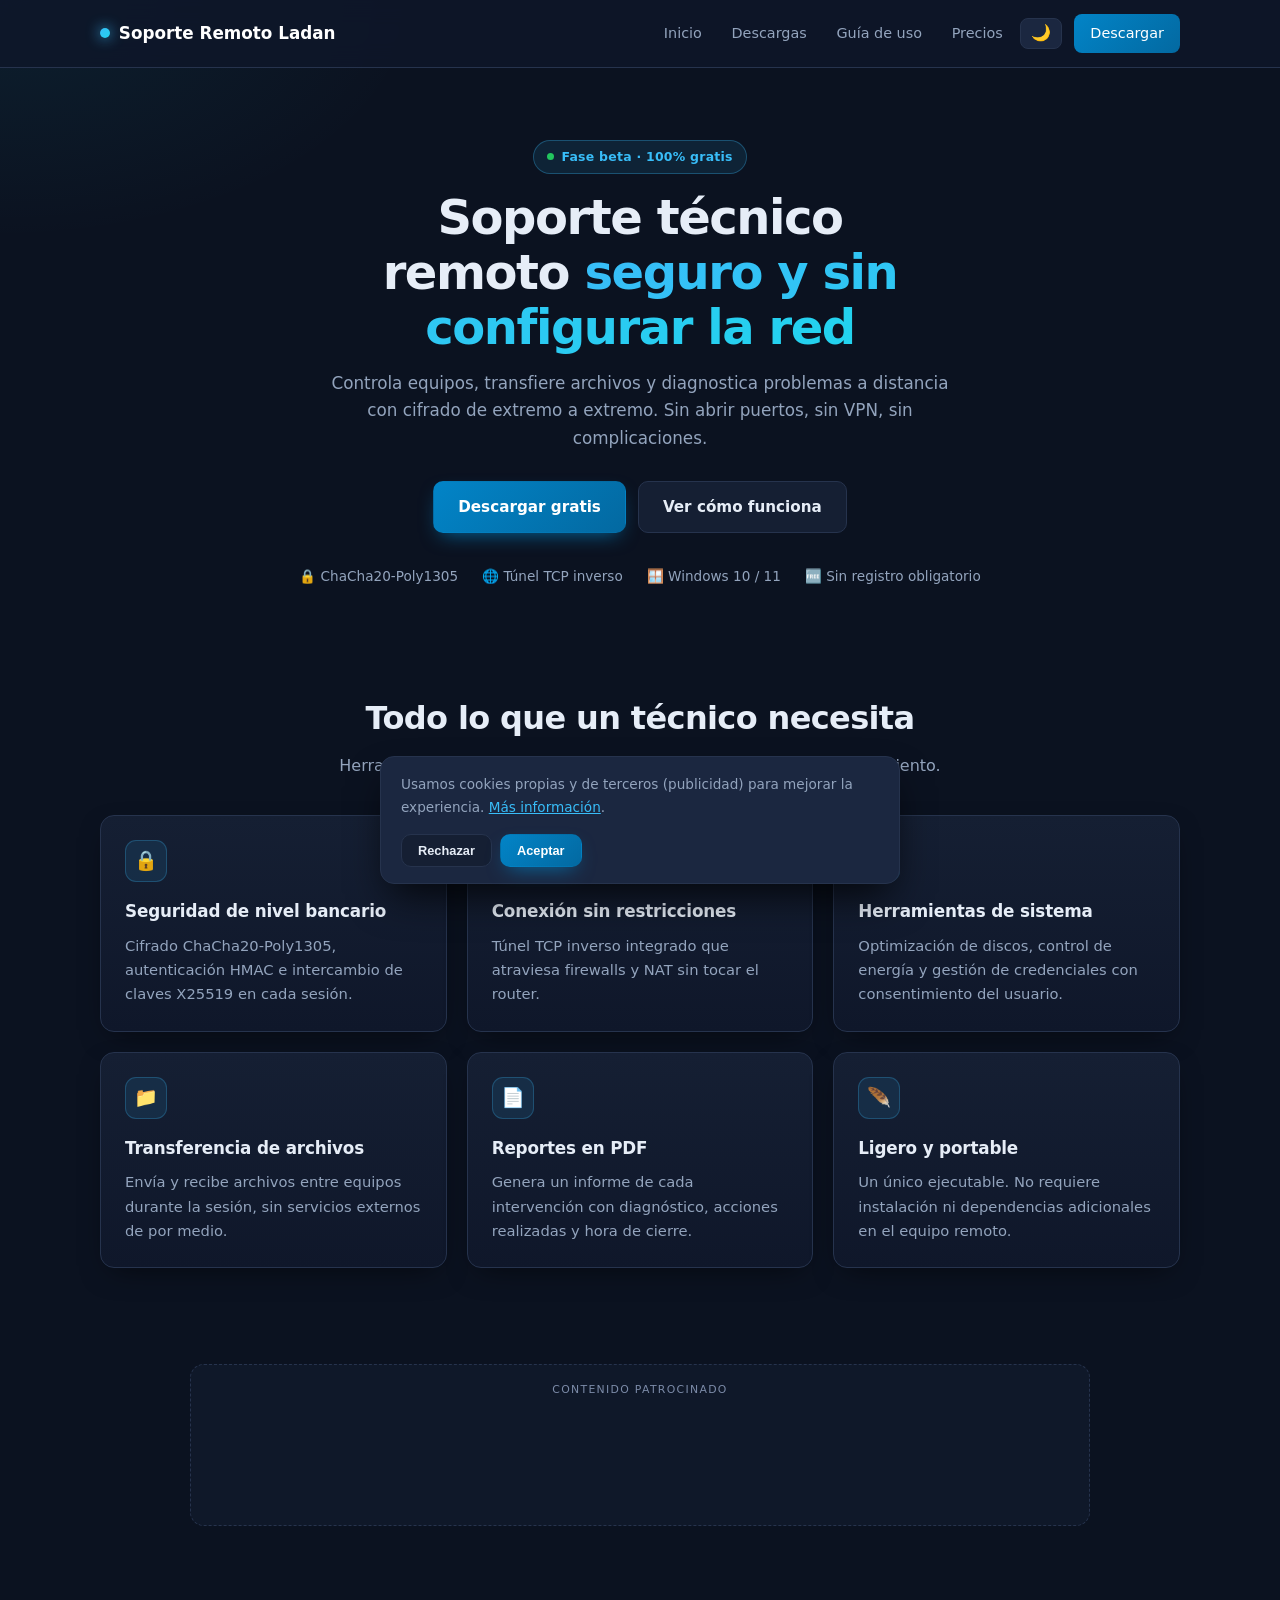
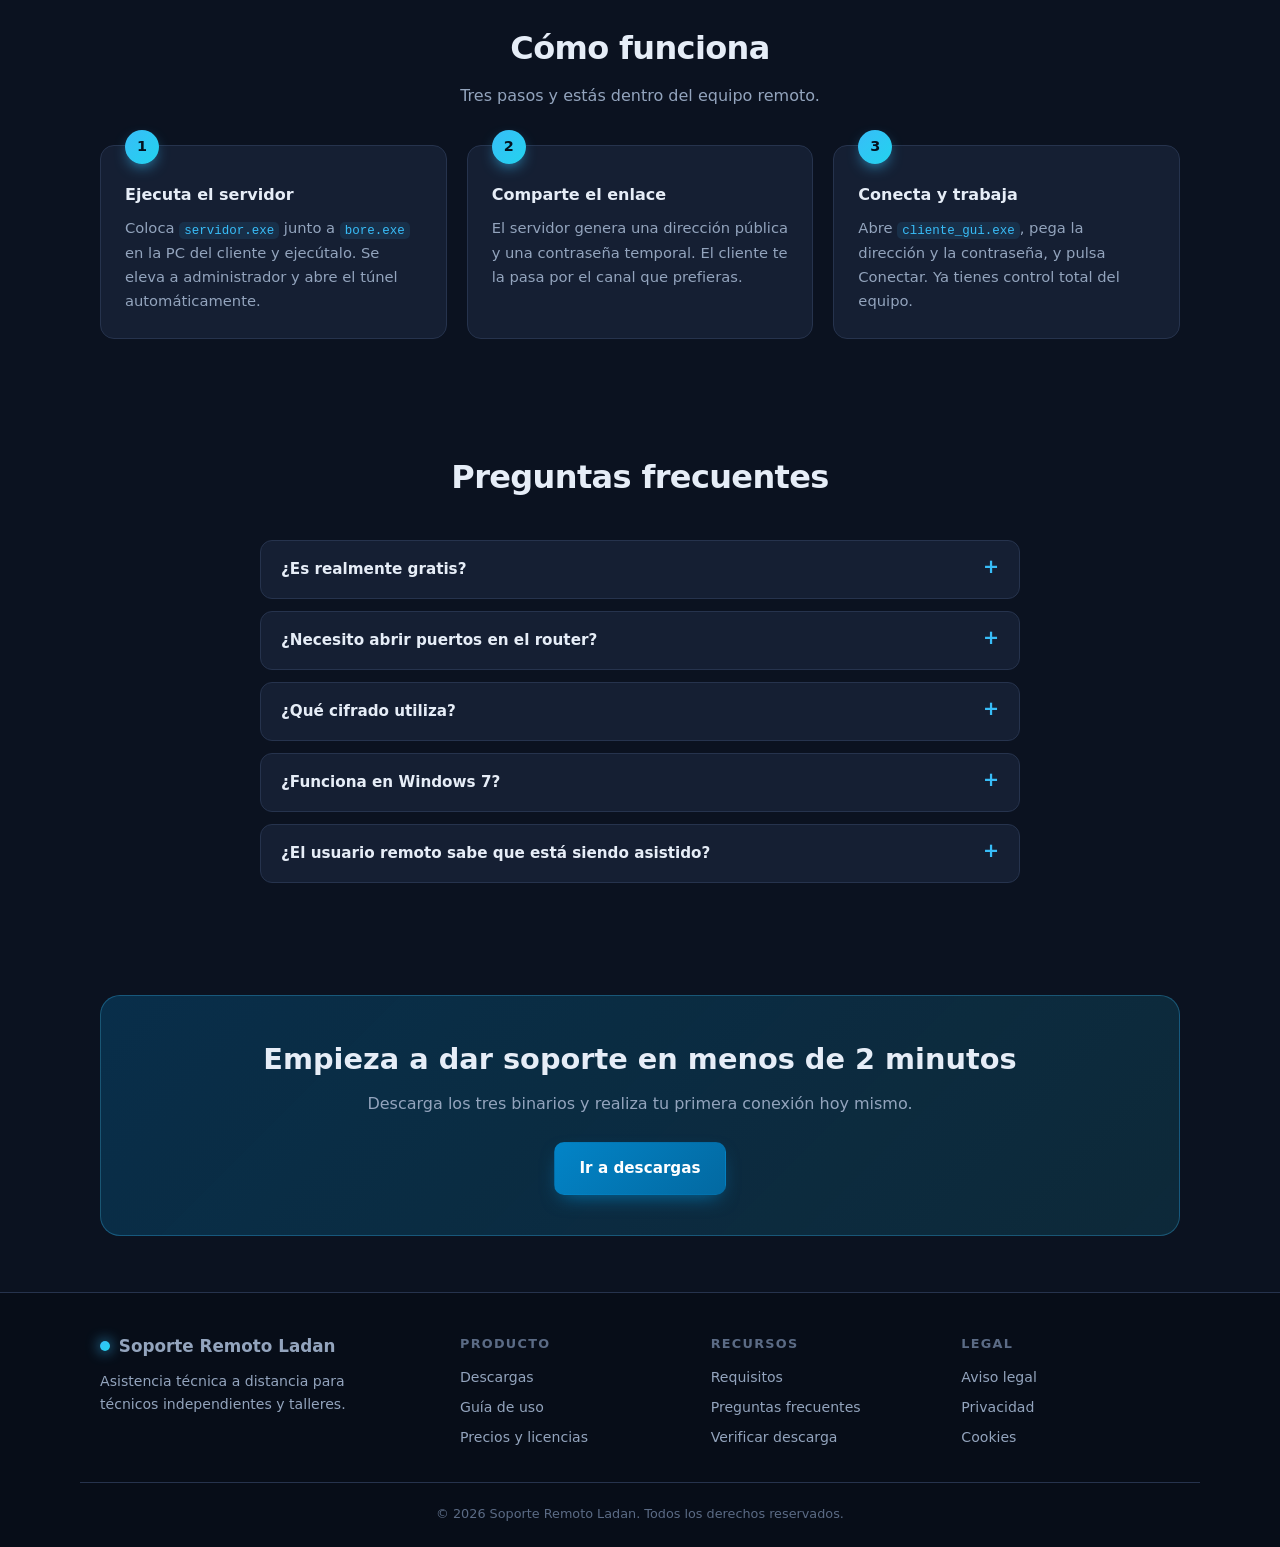
==== commit 498861f0: "Update index.html" ====
--- a/index.html
+++ b/index.html
@@ -23,14 +23,14 @@
     <button class="menu-toggle" id="menuToggle" aria-label="Abrir menú" aria-expanded="false" aria-controls="navMenu">
       <span></span><span></span><span></span>
     </button>
-    <nav id="navMenu">
-      <a href="index.html" class="activo">Inicio</a>
-      <a href="descargas.html">Descargas</a>
-      <a href="guia.html">Guía de uso</a>
-      <a href="precios.html">Precios</a>
-      <a href="descargas.html" class="btn-nav">Descargar</a>
-      <button id="themeToggle" class="theme-toggle" aria-label="Cambiar tema">🌙</button>
-    </nav>
+  <nav id="navMenu">
+  <a href="index.html">Inicio</a>
+  <a href="descargas.html">Descargas</a>
+  <a href="guia.html">Guía de uso</a>
+  <a href="precios.html">Precios</a>
+  <button id="themeToggle" class="theme-toggle" aria-label="Cambiar tema">🌙</button>
+  <a href="descargas.html" class="btn-nav">Descargar</a>
+</nav>
   </div>
 </header>
 
